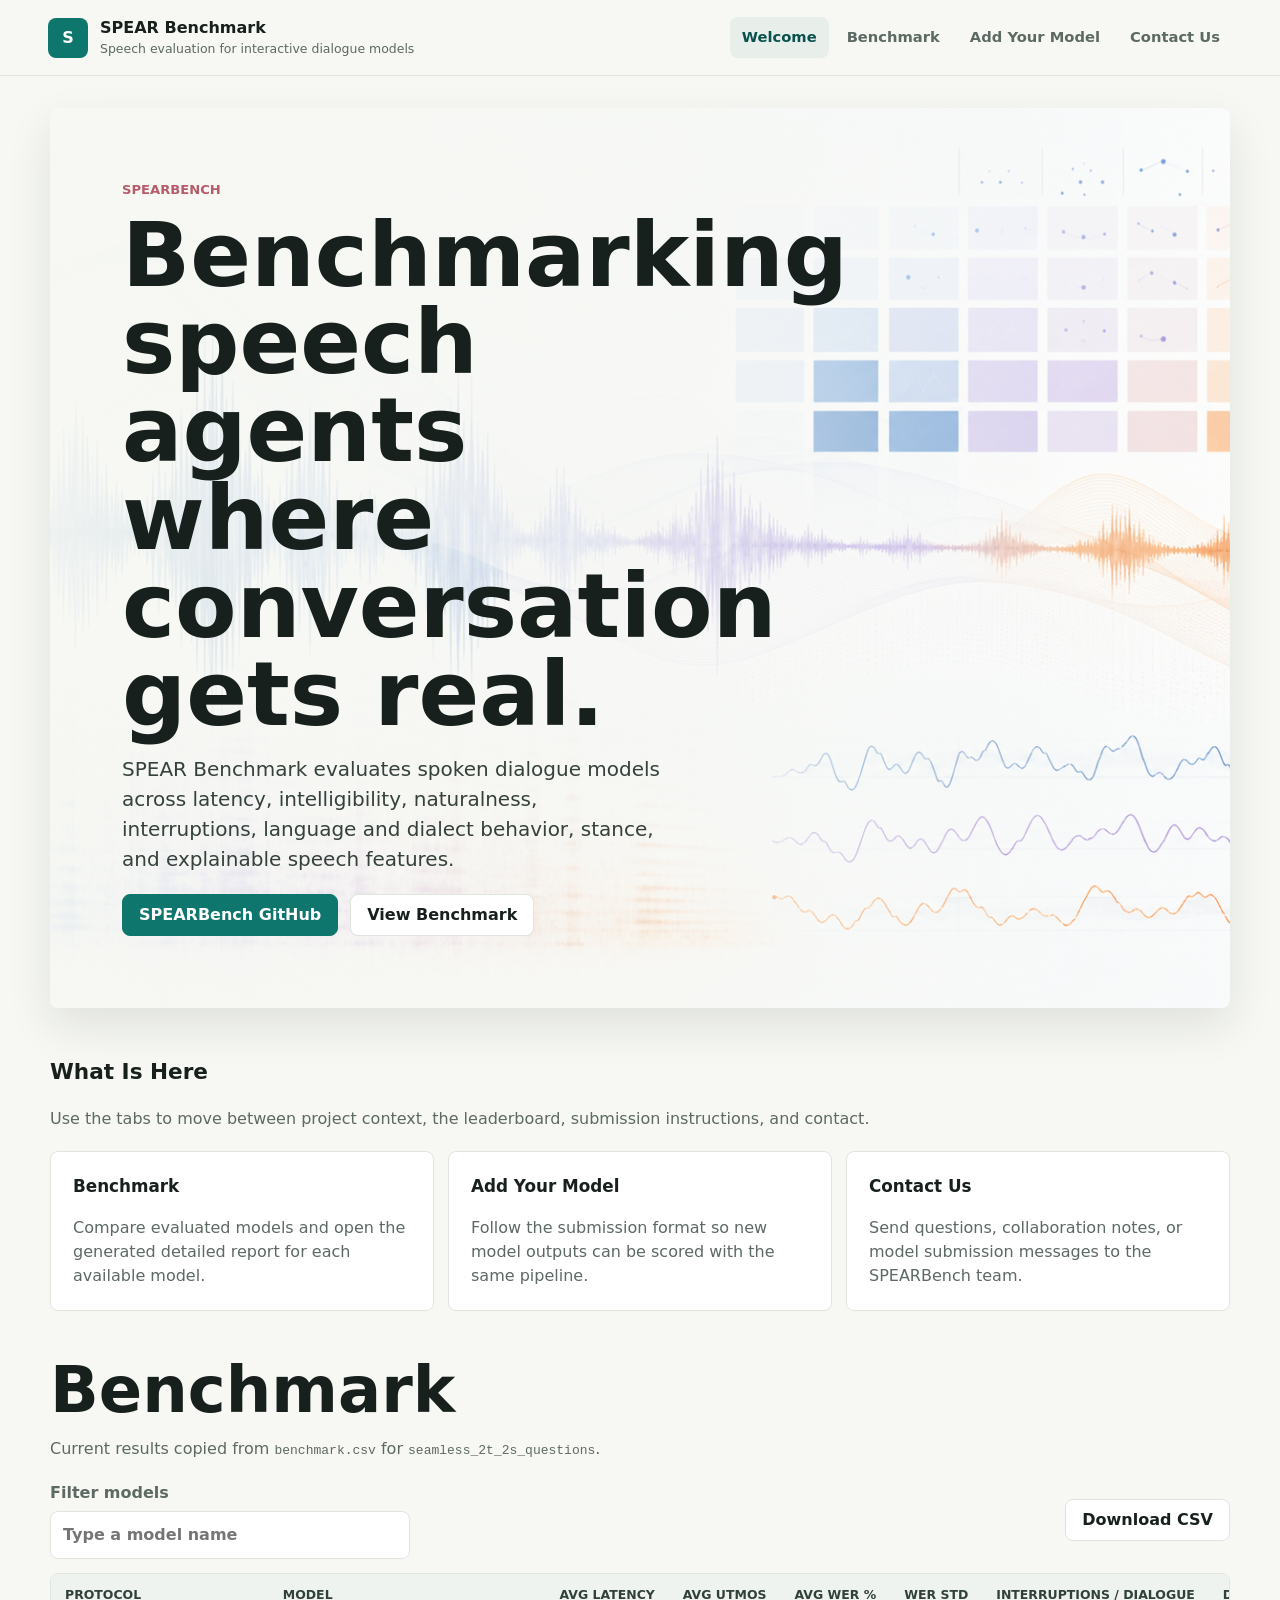
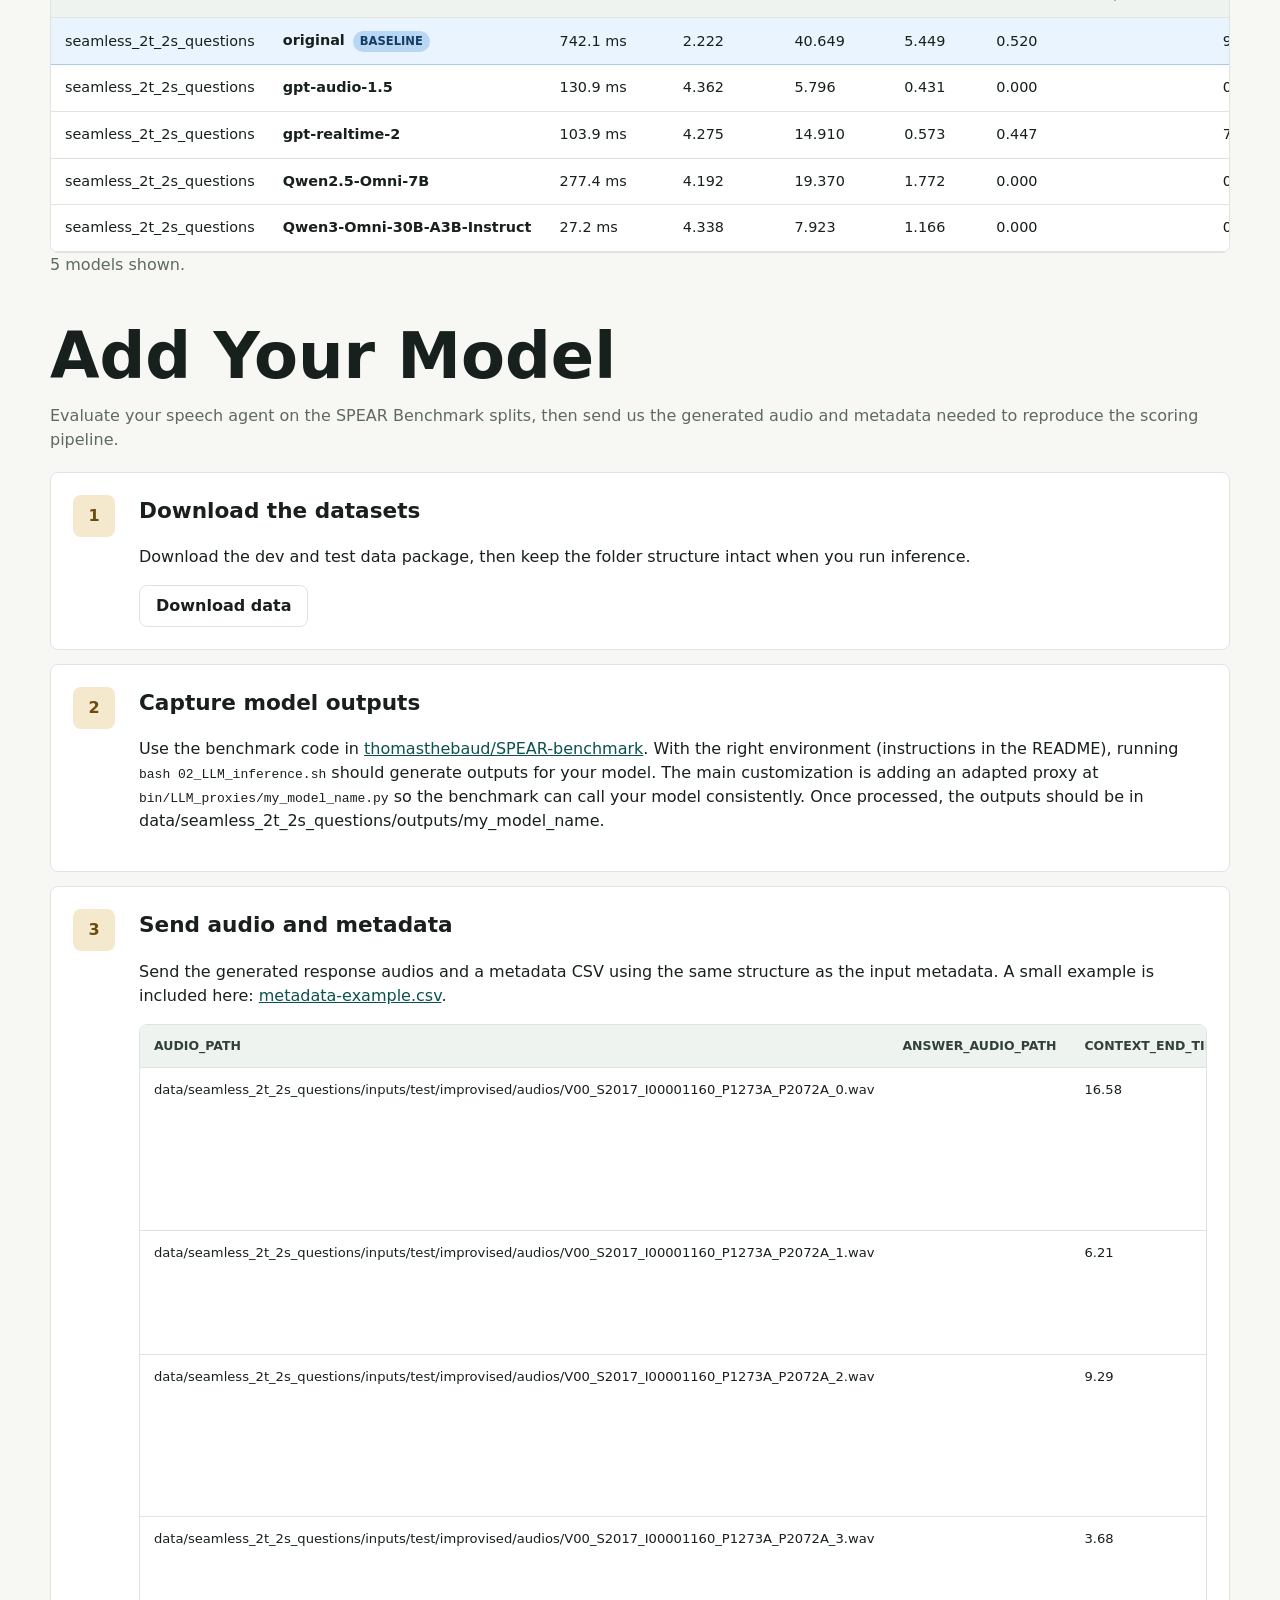
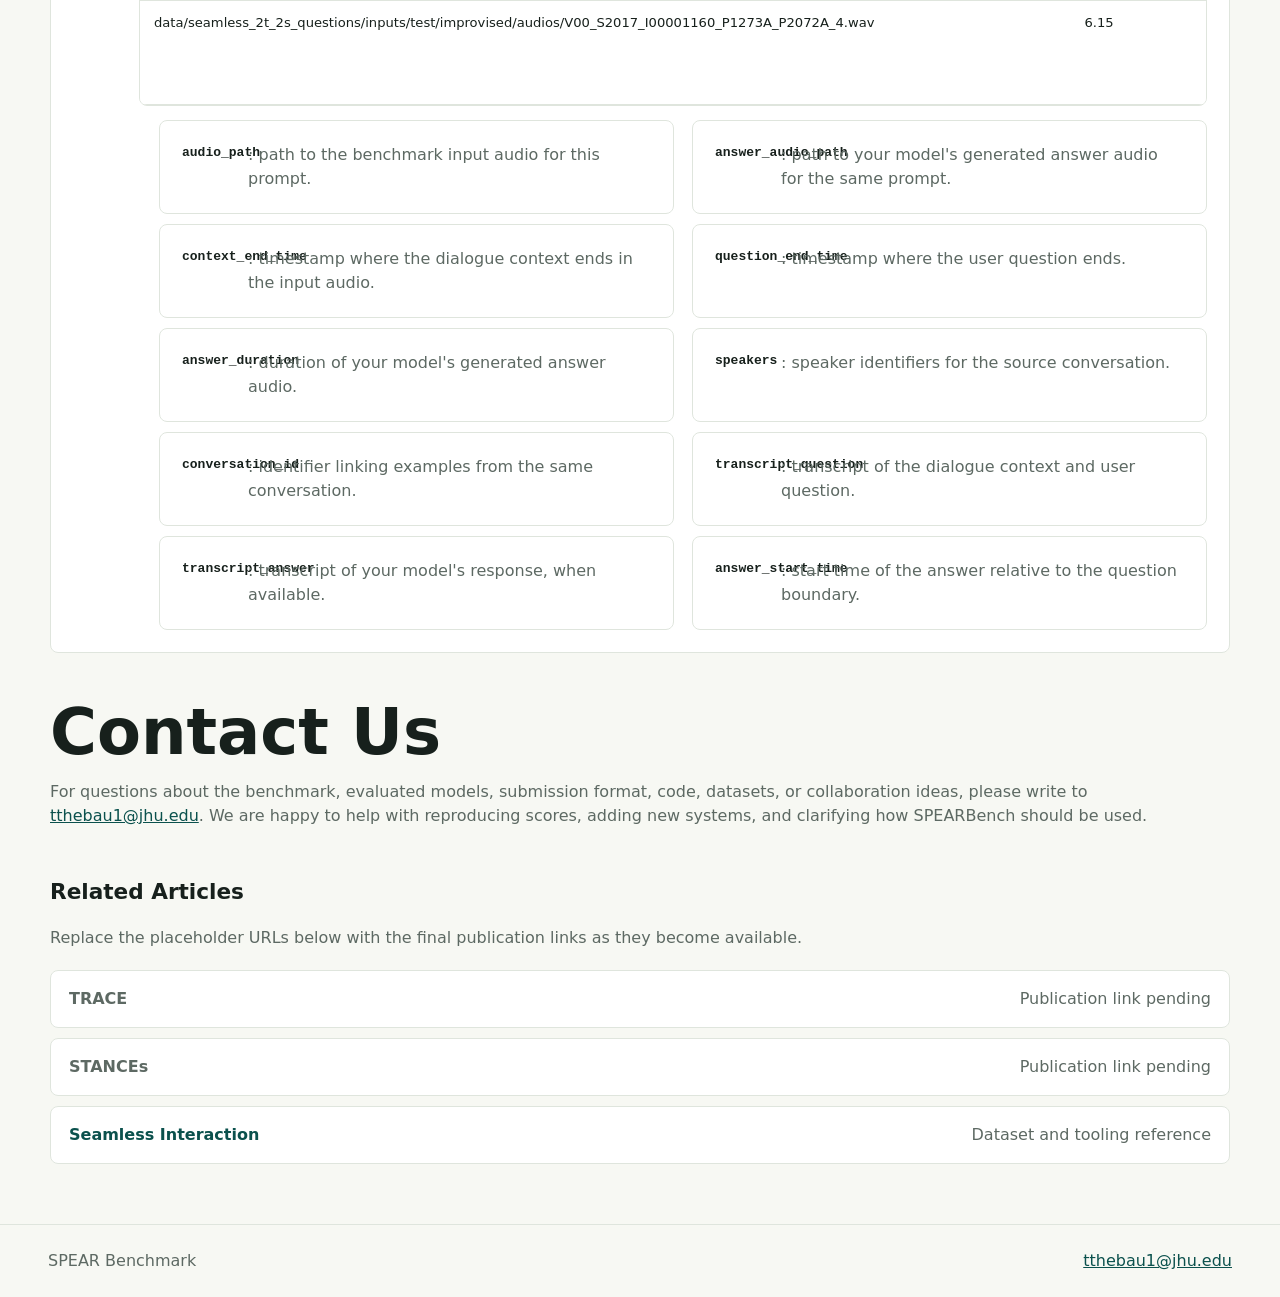
==== index.html @ 4b5c41c5 "cleaned example table" ====
<!doctype html>
<html lang="en">
  <head>
    <meta charset="utf-8">
    <meta name="viewport" content="width=device-width, initial-scale=1">
    <title>SPEAR Benchmark</title>
    <meta name="description" content="SPEAR Benchmark leaderboard and reports for spoken dialogue model evaluation.">
    <link rel="stylesheet" href="styles.css">
  </head>
  <body>
    <header class="site-header">
      <a class="brand" href="#welcome" aria-label="SPEAR Benchmark home">
        <span class="brand-mark" aria-hidden="true">S</span>
        <span>
          <strong>SPEAR Benchmark</strong>
          <small>Speech evaluation for interactive dialogue models</small>
        </span>
      </a>
      <nav class="tabs" aria-label="Primary navigation">
        <a class="tab-link active" href="#welcome" data-tab-link="welcome">Welcome</a>
        <a class="tab-link" href="#benchmark" data-tab-link="benchmark">Benchmark</a>
        <a class="tab-link" href="#add-model" data-tab-link="add-model">Add Your Model</a>
        <a class="tab-link" href="#contact" data-tab-link="contact">Contact Us</a>
      </nav>
    </header>

    <main>
      <section class="tab-panel hero-panel active" id="welcome" data-tab-panel="welcome">
        <div class="hero-copy">
          <p class="eyebrow">SPEARBench</p>
          <h1>Benchmarking speech agents where conversation gets real.</h1>
          <p class="lead">
            SPEAR Benchmark evaluates spoken dialogue models across latency, intelligibility,
            naturalness, interruptions, language and dialect behavior, stance, and explainable
            speech features.
          </p>
          <div class="hero-actions">
            <a class="button primary" href="#" aria-disabled="true">SPEARBench GitHub</a>
            <a class="button" href="#benchmark">View Benchmark</a>
          </div>
        </div>
        <img class="hero-image" src="assets/spear-benchmark-banner.png" alt="Abstract audio waveforms, spectrogram texture, and evaluation grid for speech AI benchmarking.">
      </section>

      <section class="tab-panel active" data-tab-panel="welcome">
        <div class="section-heading">
          <h2>What Is Here</h2>
          <p>Use the tabs to move between project context, the leaderboard, submission instructions, and contact.</p>
        </div>
        <div class="info-grid">
          <article>
            <h3>Benchmark</h3>
            <p>Compare evaluated models and open the generated detailed report for each available model.</p>
          </article>
          <article>
            <h3>Add Your Model</h3>
            <p>Follow the submission format so new model outputs can be scored with the same pipeline.</p>
          </article>
          <article>
            <h3>Contact Us</h3>
            <p>Send questions, collaboration notes, or model submission messages to the SPEARBench team.</p>
          </article>
        </div>
      </section>

      <section class="tab-panel" id="benchmark" data-tab-panel="benchmark">
        <div class="section-heading">
          <h1>Benchmark</h1>
          <p>Current results copied from <code>benchmark.csv</code> for <code>seamless_2t_2s_questions</code>.</p>
        </div>
        <div class="table-tools">
          <label>
            <span>Filter models</span>
            <input id="model-filter" type="search" placeholder="Type a model name">
          </label>
          <a class="button" href="benchmark.csv" download>Download CSV</a>
        </div>
        <div class="table-wrap" role="region" aria-label="SPEAR Benchmark table" tabindex="0">
          <table id="benchmark-table">
            <thead>
              <tr>
                <th>Protocol</th>
                <th>Model</th>
                <th>Avg Latency</th>
                <th>Avg UTMOS</th>
                <th>Avg WER %</th>
                <th>WER Std</th>
                <th>Interruptions / Dialogue</th>
                <th>Dialogues Interrupted</th>
                <th>Interrupted Time s</th>
                <th>EN Lang %</th>
                <th>2nd Language</th>
                <th>2nd Lang %</th>
                <th>Same Dialect %</th>
                <th>NA Dialect %</th>
                <th>Emo Naturalness</th>
                <th>Same Stance %</th>
                <th>More Negative %</th>
                <th>More Positive %</th>
                <th>Explainable Feature</th>
                <th>Report</th>
              </tr>
            </thead>
            <tbody>
              <tr class="baseline-row">
                <td>seamless_2t_2s_questions</td>
                <td class="model-cell">original</td>
                <td class="numeric">742.1 ms</td>
                <td class="numeric">2.222</td>
                <td class="numeric">40.649</td>
                <td class="numeric">5.449</td>
                <td class="numeric">0.520</td>
                <td>922/2725</td>
                <td class="numeric">0.521</td>
                <td class="numeric">99.272</td>
                <td>dan</td>
                <td class="numeric">0.221</td>
                <td class="numeric">74.124</td>
                <td class="numeric">76.641</td>
                <td class="numeric">10.909</td>
                <td class="numeric">100.000</td>
                <td class="numeric">0.000</td>
                <td class="numeric">0.000</td>
                <td class="numeric">-0.670</td>
                <td><span class="no-report">No report</span></td>
              </tr>
              <tr>
                <td>seamless_2t_2s_questions</td>
                <td class="model-cell">gpt-audio-1.5</td>
                <td class="numeric">130.9 ms</td>
                <td class="numeric">4.362</td>
                <td class="numeric">5.796</td>
                <td class="numeric">0.431</td>
                <td class="numeric">0.000</td>
                <td>0/3036</td>
                <td class="numeric">0.000</td>
                <td class="numeric">100.000</td>
                <td></td>
                <td></td>
                <td class="numeric">74.633</td>
                <td class="numeric">97.379</td>
                <td class="numeric">10.908</td>
                <td class="numeric">95.122</td>
                <td class="numeric">2.439</td>
                <td class="numeric">2.962</td>
                <td class="numeric">-1.257</td>
                <td><a class="report-link" href="reports/gpt-audio-1.5/detailed_report.html">Detailed report</a></td>
              </tr>
              <tr>
                <td>seamless_2t_2s_questions</td>
                <td class="model-cell">gpt-realtime-2</td>
                <td class="numeric">103.9 ms</td>
                <td class="numeric">4.275</td>
                <td class="numeric">14.910</td>
                <td class="numeric">0.573</td>
                <td class="numeric">0.447</td>
                <td>714/3028</td>
                <td class="numeric">0.431</td>
                <td class="numeric">100.000</td>
                <td></td>
                <td></td>
                <td class="numeric">75.133</td>
                <td class="numeric">98.027</td>
                <td class="numeric">10.893</td>
                <td class="numeric">94.889</td>
                <td class="numeric">3.066</td>
                <td class="numeric">2.385</td>
                <td class="numeric">-0.622</td>
                <td><a class="report-link" href="reports/gpt-realtime-2/detailed_report.html">Detailed report</a></td>
              </tr>
              <tr>
                <td>seamless_2t_2s_questions</td>
                <td class="model-cell">Qwen2.5-Omni-7B</td>
                <td class="numeric">277.4 ms</td>
                <td class="numeric">4.192</td>
                <td class="numeric">19.370</td>
                <td class="numeric">1.772</td>
                <td class="numeric">0.000</td>
                <td>0/3039</td>
                <td class="numeric">0.000</td>
                <td class="numeric">98.899</td>
                <td>jav</td>
                <td class="numeric">0.356</td>
                <td class="numeric">52.144</td>
                <td class="numeric">65.565</td>
                <td class="numeric">10.195</td>
                <td class="numeric">96.567</td>
                <td class="numeric">2.146</td>
                <td class="numeric">1.717</td>
                <td class="numeric">1.040</td>
                <td><a class="report-link" href="reports/Qwen2.5-Omni-7B/detailed_report.html">Detailed report</a></td>
              </tr>
              <tr>
                <td>seamless_2t_2s_questions</td>
                <td class="model-cell">Qwen3-Omni-30B-A3B-Instruct</td>
                <td class="numeric">27.2 ms</td>
                <td class="numeric">4.338</td>
                <td class="numeric">7.923</td>
                <td class="numeric">1.166</td>
                <td class="numeric">0.000</td>
                <td>0/3039</td>
                <td class="numeric">0.000</td>
                <td class="numeric">98.140</td>
                <td>Chinese</td>
                <td class="numeric">0.710</td>
                <td class="numeric">69.504</td>
                <td class="numeric">89.593</td>
                <td class="numeric">10.906</td>
                <td class="numeric">96.610</td>
                <td class="numeric">1.695</td>
                <td class="numeric">2.684</td>
                <td class="numeric">-0.134</td>
                <td><a class="report-link" href="reports/Qwen3-Omni-30B-A3B-Instruct/detailed_report.html">Detailed report</a></td>
              </tr>
            </tbody>
          </table>
        </div>
        <p class="note" id="table-status">5 models shown.</p>
      </section>

      <section class="tab-panel" id="add-model" data-tab-panel="add-model">
        <div class="section-heading">
          <h1>Add Your Model</h1>
          <p>Evaluate your speech agent on the SPEAR Benchmark splits, then send us the generated audio and metadata needed to reproduce the scoring pipeline.</p>
        </div>
        <ol class="steps">
          <li>
            <span>1</span>
            <div>
              <h2>Download the datasets</h2>
              <p>Download the dev and test data package, then keep the folder structure intact when you run inference.</p>
              <a class="button" href="https://livejohnshopkins-my.sharepoint.com/:u:/g/personal/tthebau1_jh_edu/IQCfUdAu2DwCSIvxsLV2XO2wAU9aTaFzvM-7gPqVsKhTfZw?e=qzKPey" target="_blank" rel="noreferrer">Download data</a>
            </div>
          </li>
          <li>
            <span>2</span>
            <div>
              <h2>Capture model outputs</h2>
              <p>
                Use the benchmark code in
                <a href="https://github.com/thomasthebaud/SPEAR-benchmark" target="_blank" rel="noreferrer">thomasthebaud/SPEAR-benchmark</a>.
                With the right environment (instructions in the README), running <code>bash 02_LLM_inference.sh</code> should generate outputs for your model. The main customization is adding an adapted proxy at <code>bin/LLM_proxies/my_model_name.py</code> so the benchmark can call your model consistently. Once processed, the outputs should be in data/seamless_2t_2s_questions/outputs/my_model_name.
              </p>
            </div>
          </li>
          <li>
            <span>3</span>
            <div>
              <h2>Send audio and metadata</h2>
              <p>
                Send the generated response audios and a metadata CSV using the same structure as the input metadata.
                A small example is included here: <a href="metadata-example.csv">metadata-example.csv</a>.
              </p>
              <div class="metadata-example table-wrap" aria-label="Metadata CSV example">
                <table class="metadata-table">
                  <thead>
                    <tr><th>audio_path</th><th>answer_audio_path</th><th>context_end_time</th><th>question_end_time</th><th>answer_duration</th><th>speakers</th><th>conversation_id</th><th>transcript_question</th><th>transcript_answer</th><th>answer_start_time</th></tr>
                  </thead>
                  <tbody>
                    <tr>
                      <td>data/seamless_2t_2s_questions/inputs/test/improvised/audios/V00_S2017_I00001160_P1273A_P2072A_0.wav</td>
                      <td></td>
                      <td>16.58</td>
                      <td>19.54</td>
                      <td></td>
                      <td>P1273A|P2072A</td>
                      <td>V00_S2017_I00001160</td>
                      <td class="sample-transcript">P2072A: So I bought this facial cleanser the other day and it&#x27;s actually making me break out so I was wondering if I can return it because I&#x27;m just not liking it very much. P1273A: Mm-hmm. P2072A: My skin is very sensitive to it. P1273A: Mm-hmm, and you bought it a couple days ago? P1273A: Uh-huh, and you&#x27;re not happy with it?</td>
                      <td class="sample-transcript">: </td>
                      <td></td>
                    </tr>
                    <tr>
                      <td>data/seamless_2t_2s_questions/inputs/test/improvised/audios/V00_S2017_I00001160_P1273A_P2072A_1.wav</td>
                      <td></td>
                      <td>6.21</td>
                      <td>7.19</td>
                      <td></td>
                      <td>P1273A|P2072A</td>
                      <td>V00_S2017_I00001160</td>
                      <td class="sample-transcript">P2072A: My skin is very sensitive to it. P1273A: Mm-hmm, and you bought it a couple days ago? P1273A: Uh-huh, and you&#x27;re not happy with it? P2072A: Yeah, actually three days ago, yeah. P1273A: Your face is breaking out?</td>
                      <td class="sample-transcript">: </td>
                      <td></td>
                    </tr>
                    <tr>
                      <td>data/seamless_2t_2s_questions/inputs/test/improvised/audios/V00_S2017_I00001160_P1273A_P2072A_2.wav</td>
                      <td></td>
                      <td>9.29</td>
                      <td>13.07</td>
                      <td></td>
                      <td>P1273A|P2072A</td>
                      <td>V00_S2017_I00001160</td>
                      <td class="sample-transcript">P2072A: Yeah, it&#x27;s getting, it&#x27;s breaking out. P2072A: I&#x27;m having like little red blotches and some like just other discomfort, so yeah. P1273A: Oh, I&#x27;m really, I&#x27;m sorry to hear that. P1273A: We want you to be happy. P1273A: Would you like to choose another product from the line or look around?</td>
                      <td class="sample-transcript">: </td>
                      <td></td>
                    </tr>
                    <tr>
                      <td>data/seamless_2t_2s_questions/inputs/test/improvised/audios/V00_S2017_I00001160_P1273A_P2072A_3.wav</td>
                      <td></td>
                      <td>3.68</td>
                      <td>4.50</td>
                      <td></td>
                      <td>P1273A|P2072A</td>
                      <td>V00_S2017_I00001160</td>
                      <td class="sample-transcript">P2072A: No, I think I&#x27;d just like to get a refund in total. P1273A: You want a refund? P1273A: Okay. P2072A: Yeah. P1273A: May I see your receipt?</td>
                      <td class="sample-transcript">: </td>
                      <td></td>
                    </tr>
                    <tr>
                      <td>data/seamless_2t_2s_questions/inputs/test/improvised/audios/V00_S2017_I00001160_P1273A_P2072A_4.wav</td>
                      <td></td>
                      <td>6.15</td>
                      <td>7.08</td>
                      <td></td>
                      <td>P1273A|P2072A</td>
                      <td>V00_S2017_I00001160</td>
                      <td class="sample-transcript">P1273A: Okay. P2072A: Yeah. P1273A: May I see your receipt? P2072A: Well, the funny thing is I actually can&#x27;t find it. P2072A: Is that gonna be a problem?</td>
                      <td class="sample-transcript">: </td>
                      <td></td>
                    </tr>
                  </tbody>
                </table>
              </div>
              <ul class="column-list">
                <li><code>audio_path</code>: path to the benchmark input audio for this prompt.</li>
                <li><code>answer_audio_path</code>: path to your model's generated answer audio for the same prompt.</li>
                <li><code>context_end_time</code>: timestamp where the dialogue context ends in the input audio.</li>
                <li><code>question_end_time</code>: timestamp where the user question ends.</li>
                <li><code>answer_duration</code>: duration of your model's generated answer audio.</li>
                <li><code>speakers</code>: speaker identifiers for the source conversation.</li>
                <li><code>conversation_id</code>: identifier linking examples from the same conversation.</li>
                <li><code>transcript_question</code>: transcript of the dialogue context and user question.</li>
                <li><code>transcript_answer</code>: transcript of your model's response, when available.</li>
                <li><code>answer_start_time</code>: start time of the answer relative to the question boundary.</li>
              </ul>
            </div>
          </li>
        </ol>
      </section>

      <section class="tab-panel contact-layout" id="contact" data-tab-panel="contact">
        <div class="section-heading">
          <h1>Contact Us</h1>
          <p>
            For questions about the benchmark, evaluated models, submission format, code, datasets, or collaboration ideas, please write to
            <a href="mailto:tthebau1@jhu.edu">tthebau1@jhu.edu</a>. We are happy to help with reproducing scores, adding new systems, and clarifying how SPEARBench should be used.
          </p>
        </div>
      </section>
      <section class="tab-panel active" data-tab-panel="welcome">
        <div class="section-heading">
          <h2>Related Articles</h2>
          <p>Replace the placeholder URLs below with the final publication links as they become available.</p>
        </div>
        <div class="article-list">
          <a href="#" aria-disabled="true">
            <strong>TRACE</strong>
            <span>Publication link pending</span>
          </a>
          <a href="#" aria-disabled="true">
            <strong>STANCEs</strong>
            <span>Publication link pending</span>
          </a>
          <a href="https://github.com/facebookresearch/seamless_interaction" target="_blank" rel="noreferrer">
            <strong>Seamless Interaction</strong>
            <span>Dataset and tooling reference</span>
          </a>
        </div>
      </section>


    </main>

    <footer>
      <span>SPEAR Benchmark</span>
      <a href="mailto:tthebau1@jhu.edu">tthebau1@jhu.edu</a>
    </footer>

    <script src="app.js"></script>
  </body>
</html>
---- styles.css ----
:root {
  --bg: #f7f8f3;
  --surface: #ffffff;
  --ink: #17201c;
  --muted: #5d6963;
  --line: #dfe5dd;
  --accent: #0f766e;
  --accent-strong: #0b514d;
  --gold: #c28f2c;
  --rose: #b65c6b;
  --shadow: 0 18px 45px rgba(21, 32, 28, 0.1);
}

* {
  box-sizing: border-box;
}

html {
  scroll-behavior: smooth;
}

body {
  margin: 0;
  background: var(--bg);
  color: var(--ink);
  font-family: Inter, ui-sans-serif, system-ui, -apple-system, BlinkMacSystemFont, "Segoe UI", sans-serif;
  line-height: 1.5;
}

a {
  color: var(--accent-strong);
}

.site-header {
  position: sticky;
  top: 0;
  z-index: 20;
  display: flex;
  align-items: center;
  justify-content: space-between;
  gap: 24px;
  min-height: 76px;
  padding: 14px clamp(18px, 4vw, 48px);
  background: rgba(247, 248, 243, 0.94);
  border-bottom: 1px solid var(--line);
  backdrop-filter: blur(18px);
}

.brand {
  display: inline-flex;
  align-items: center;
  gap: 12px;
  color: var(--ink);
  text-decoration: none;
}

.brand-mark {
  display: grid;
  place-items: center;
  width: 40px;
  height: 40px;
  background: var(--accent);
  color: white;
  font-weight: 800;
  border-radius: 8px;
}

.brand strong,
.brand small {
  display: block;
}

.brand small {
  color: var(--muted);
  font-size: 0.78rem;
}

.tabs {
  display: flex;
  align-items: center;
  gap: 6px;
  flex-wrap: wrap;
}

.tab-link {
  padding: 9px 12px;
  border-radius: 8px;
  color: var(--muted);
  text-decoration: none;
  font-weight: 700;
  font-size: 0.92rem;
}

.tab-link.active,
.tab-link:hover {
  background: #e8efeb;
  color: var(--accent-strong);
}

main {
  width: min(1180px, calc(100% - 32px));
  margin: 0 auto;
  padding: 32px 0 60px;
}

.tab-panel {
  display: block;
}

.js-enabled .tab-panel {
  display: none;
}

.js-enabled .tab-panel.active,
.js-enabled .tab-panel:target {
  display: block;
}

.js-enabled .hero-panel.active,
.js-enabled .hero-panel:target {
  display: grid;
}

.hero-panel {
  position: relative;
  min-height: 520px;
  align-items: end;
  overflow: hidden;
  grid-template-columns: minmax(0, 1fr);
  border-radius: 8px;
  box-shadow: var(--shadow);
  background: #dce7e4;
}

.hero-image {
  position: absolute;
  inset: 0;
  width: 100%;
  height: 100%;
  object-fit: cover;
}

.hero-panel::after {
  content: "";
  position: absolute;
  inset: 0;
  background: linear-gradient(90deg, rgba(247, 248, 243, 0.96), rgba(247, 248, 243, 0.78) 48%, rgba(247, 248, 243, 0.18));
}

.hero-copy {
  position: relative;
  z-index: 1;
  width: min(700px, 100%);
  padding: clamp(28px, 6vw, 72px);
}

.eyebrow {
  margin: 0 0 12px;
  color: var(--rose);
  font-size: 0.82rem;
  font-weight: 800;
  text-transform: uppercase;
}

h1,
h2,
h3,
p {
  margin-top: 0;
}

h1 {
  max-width: 860px;
  margin-bottom: 16px;
  font-size: clamp(2.4rem, 7vw, 5.6rem);
  line-height: 0.98;
  letter-spacing: 0;
}

.section-heading h1 {
  font-size: clamp(2.2rem, 5vw, 4.2rem);
}

h2 {
  font-size: 1.35rem;
}

h3 {
  font-size: 1.05rem;
}

.lead {
  max-width: 660px;
  color: #35413b;
  font-size: clamp(1.05rem, 2vw, 1.25rem);
}

.hero-actions,
.table-tools {
  display: flex;
  align-items: center;
  gap: 12px;
  flex-wrap: wrap;
}

.button,
button {
  display: inline-flex;
  align-items: center;
  justify-content: center;
  min-height: 42px;
  padding: 0 16px;
  border: 1px solid var(--line);
  border-radius: 8px;
  background: var(--surface);
  color: var(--ink);
  font: inherit;
  font-weight: 800;
  text-decoration: none;
  cursor: pointer;
}

.button.primary,
button.primary {
  border-color: var(--accent);
  background: var(--accent);
  color: #fff;
}

.button:hover,
button:hover {
  transform: translateY(-1px);
}

.section-heading {
  margin: 48px 0 20px;
}

.section-heading p,
.note {
  color: var(--muted);
}

.info-grid {
  display: grid;
  grid-template-columns: repeat(3, minmax(0, 1fr));
  gap: 14px;
}

.info-grid article,
.article-list a,
.steps li,
.contact-form {
  background: var(--surface);
  border: 1px solid var(--line);
  border-radius: 8px;
}

.info-grid article {
  padding: 22px;
}

.info-grid p {
  color: var(--muted);
  margin-bottom: 0;
}

.article-list {
  display: grid;
  gap: 10px;
}

.article-list a {
  display: flex;
  justify-content: space-between;
  gap: 18px;
  padding: 16px 18px;
  text-decoration: none;
}

.article-list span {
  color: var(--muted);
}

a[aria-disabled="true"] {
  color: var(--muted);
  cursor: default;
}

.table-tools {
  justify-content: space-between;
  margin-bottom: 14px;
}

label {
  display: grid;
  gap: 6px;
  color: var(--muted);
  font-weight: 700;
}

input,
textarea {
  width: 100%;
  border: 1px solid var(--line);
  border-radius: 8px;
  background: var(--surface);
  color: var(--ink);
  font: inherit;
  padding: 11px 12px;
}

#model-filter {
  min-width: min(360px, calc(100vw - 48px));
}

.table-wrap {
  overflow: auto;
  border: 1px solid var(--line);
  border-radius: 8px;
  background: var(--surface);
}

table {
  width: 100%;
  min-width: 1280px;
  border-collapse: collapse;
  font-size: 0.9rem;
}

th,
td {
  padding: 12px 14px;
  border-bottom: 1px solid var(--line);
  text-align: left;
  vertical-align: middle;
  white-space: nowrap;
}

th {
  position: sticky;
  top: 0;
  background: #eef3ef;
  color: #31413a;
  font-size: 0.78rem;
  text-transform: uppercase;
}

td.numeric {
  font-variant-numeric: tabular-nums;
}

.model-cell {
  font-weight: 800;
}

.report-link {
  font-weight: 800;
}

.no-report {
  color: var(--muted);
}

.baseline-row td {
  background: #eaf4ff;
  border-bottom-color: #a9caeb;
}

.baseline-row .model-cell::after {
  content: " baseline";
  display: inline-block;
  margin-left: 8px;
  padding: 2px 7px;
  border-radius: 999px;
  background: #b7d7f5;
  color: #173b61;
  font-size: 0.72rem;
  font-weight: 900;
  text-transform: uppercase;
}

.metadata-example {
  margin: 14px 0;
}

.metadata-table {
  min-width: 1480px;
  font-size: 0.82rem;
}

.metadata-table th,
.metadata-table td {
  white-space: normal;
  vertical-align: top;
}

.metadata-table .sample-transcript {
  min-width: 360px;
  max-width: 460px;
}

.column-list {
  display: grid;
  grid-template-columns: repeat(2, minmax(0, 1fr));
  gap: 10px 18px;
  margin: 14px 0 0;
  padding-left: 20px;
}

.column-list li {
  color: var(--muted);
}

.column-list code {
  color: var(--ink);
  font-weight: 800;
}

.steps {
  display: grid;
  gap: 14px;
  padding: 0;
  list-style: none;
}

.steps li {
  display: grid;
  grid-template-columns: 48px minmax(0, 1fr);
  gap: 18px;
  padding: 22px;
}

.steps li > span {
  display: grid;
  place-items: center;
  width: 42px;
  height: 42px;
  border-radius: 8px;
  background: #f5e9cd;
  color: #6b4c0e;
  font-weight: 900;
}

.code-line {
  color: var(--muted);
}

.js-enabled .contact-layout.active,
.contact-layout:target {
  display: grid;
  grid-template-columns: minmax(0, 0.75fr) minmax(320px, 1fr);
  gap: 30px;
  align-items: start;
}

.contact-form {
  display: grid;
  gap: 16px;
  padding: 24px;
}

footer {
  display: flex;
  justify-content: space-between;
  gap: 16px;
  padding: 24px clamp(18px, 4vw, 48px);
  border-top: 1px solid var(--line);
  color: var(--muted);
}

@media (max-width: 820px) {
  .site-header {
    position: static;
    align-items: flex-start;
    flex-direction: column;
  }

  .tabs {
    width: 100%;
  }

  .tab-link {
    flex: 1 1 46%;
    text-align: center;
  }

  .hero-panel {
    min-height: 560px;
  }

  .hero-panel::after {
    background: linear-gradient(180deg, rgba(247, 248, 243, 0.96), rgba(247, 248, 243, 0.8) 62%, rgba(247, 248, 243, 0.24));
  }

  .info-grid,
  .column-list,
  .js-enabled .contact-layout.active,
  .contact-layout:target {
    grid-template-columns: 1fr;
  }

  .article-list a,
  footer {
    flex-direction: column;
  }
}
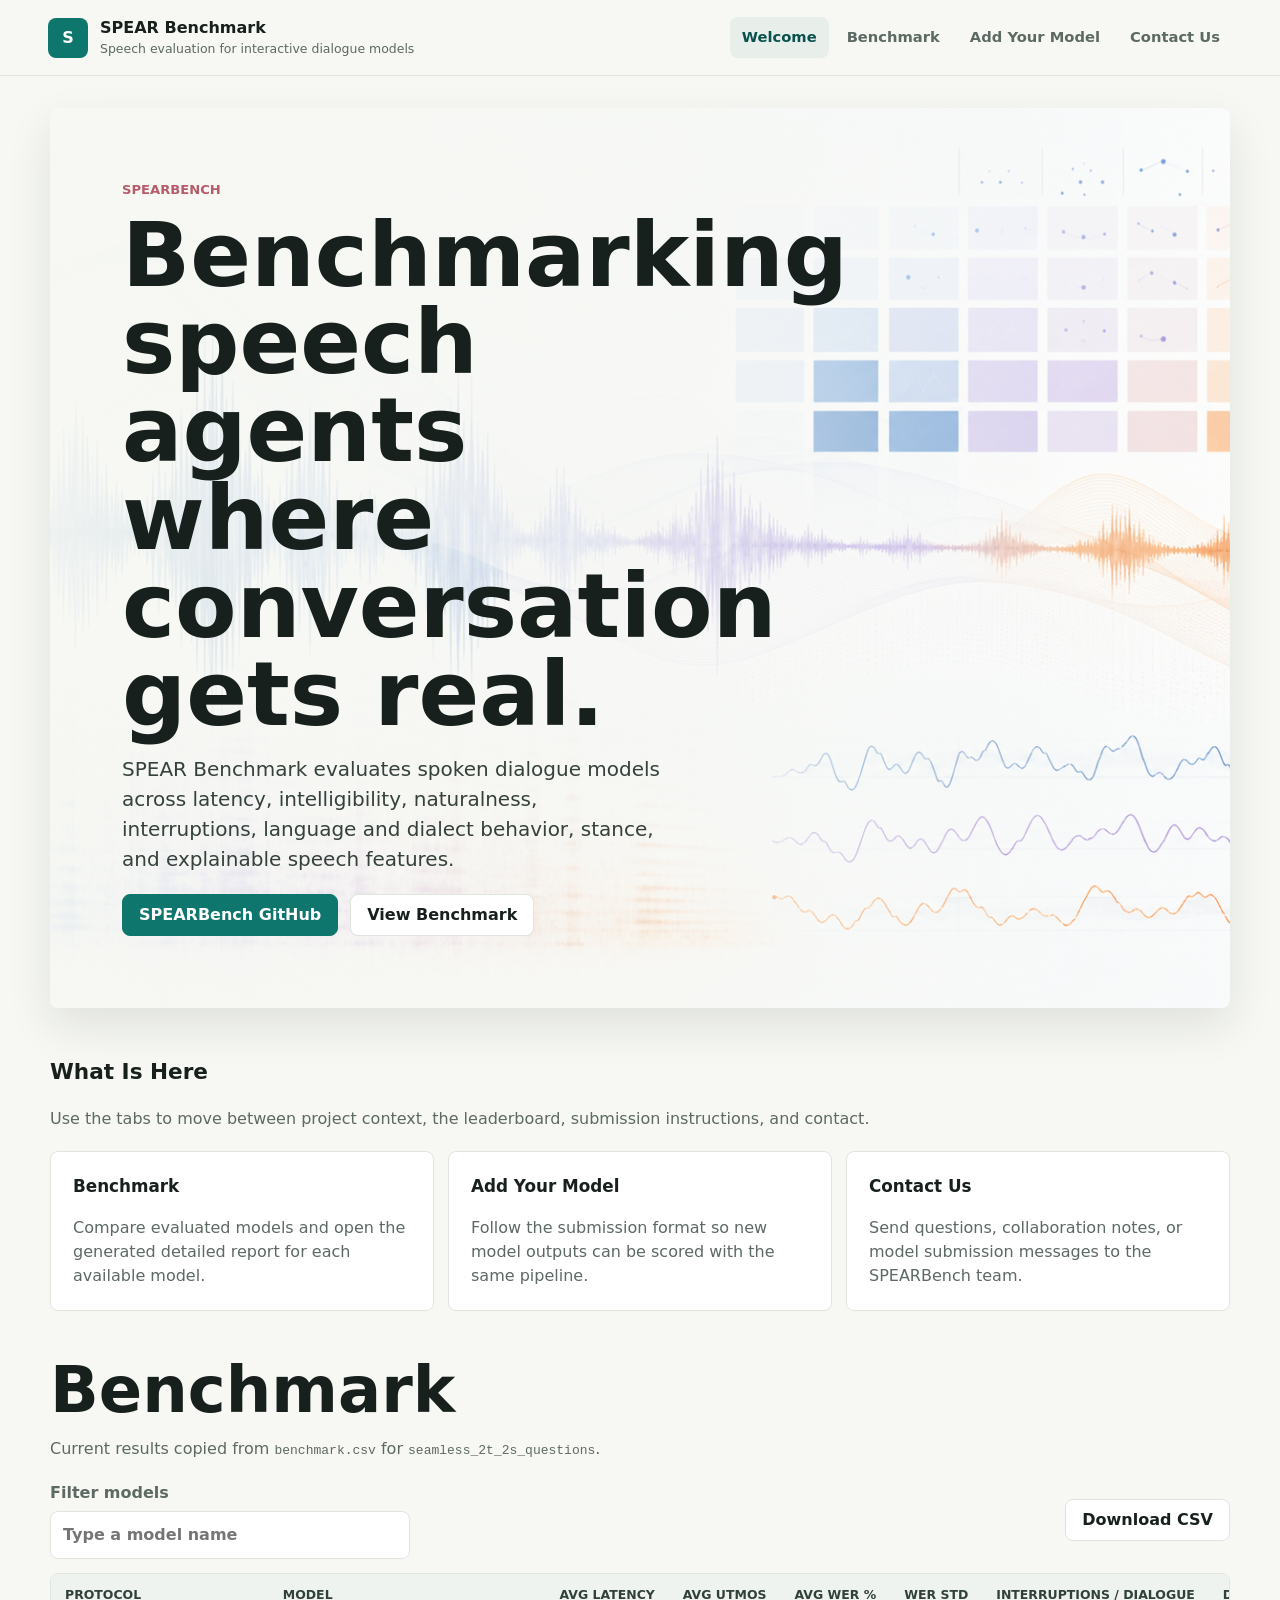
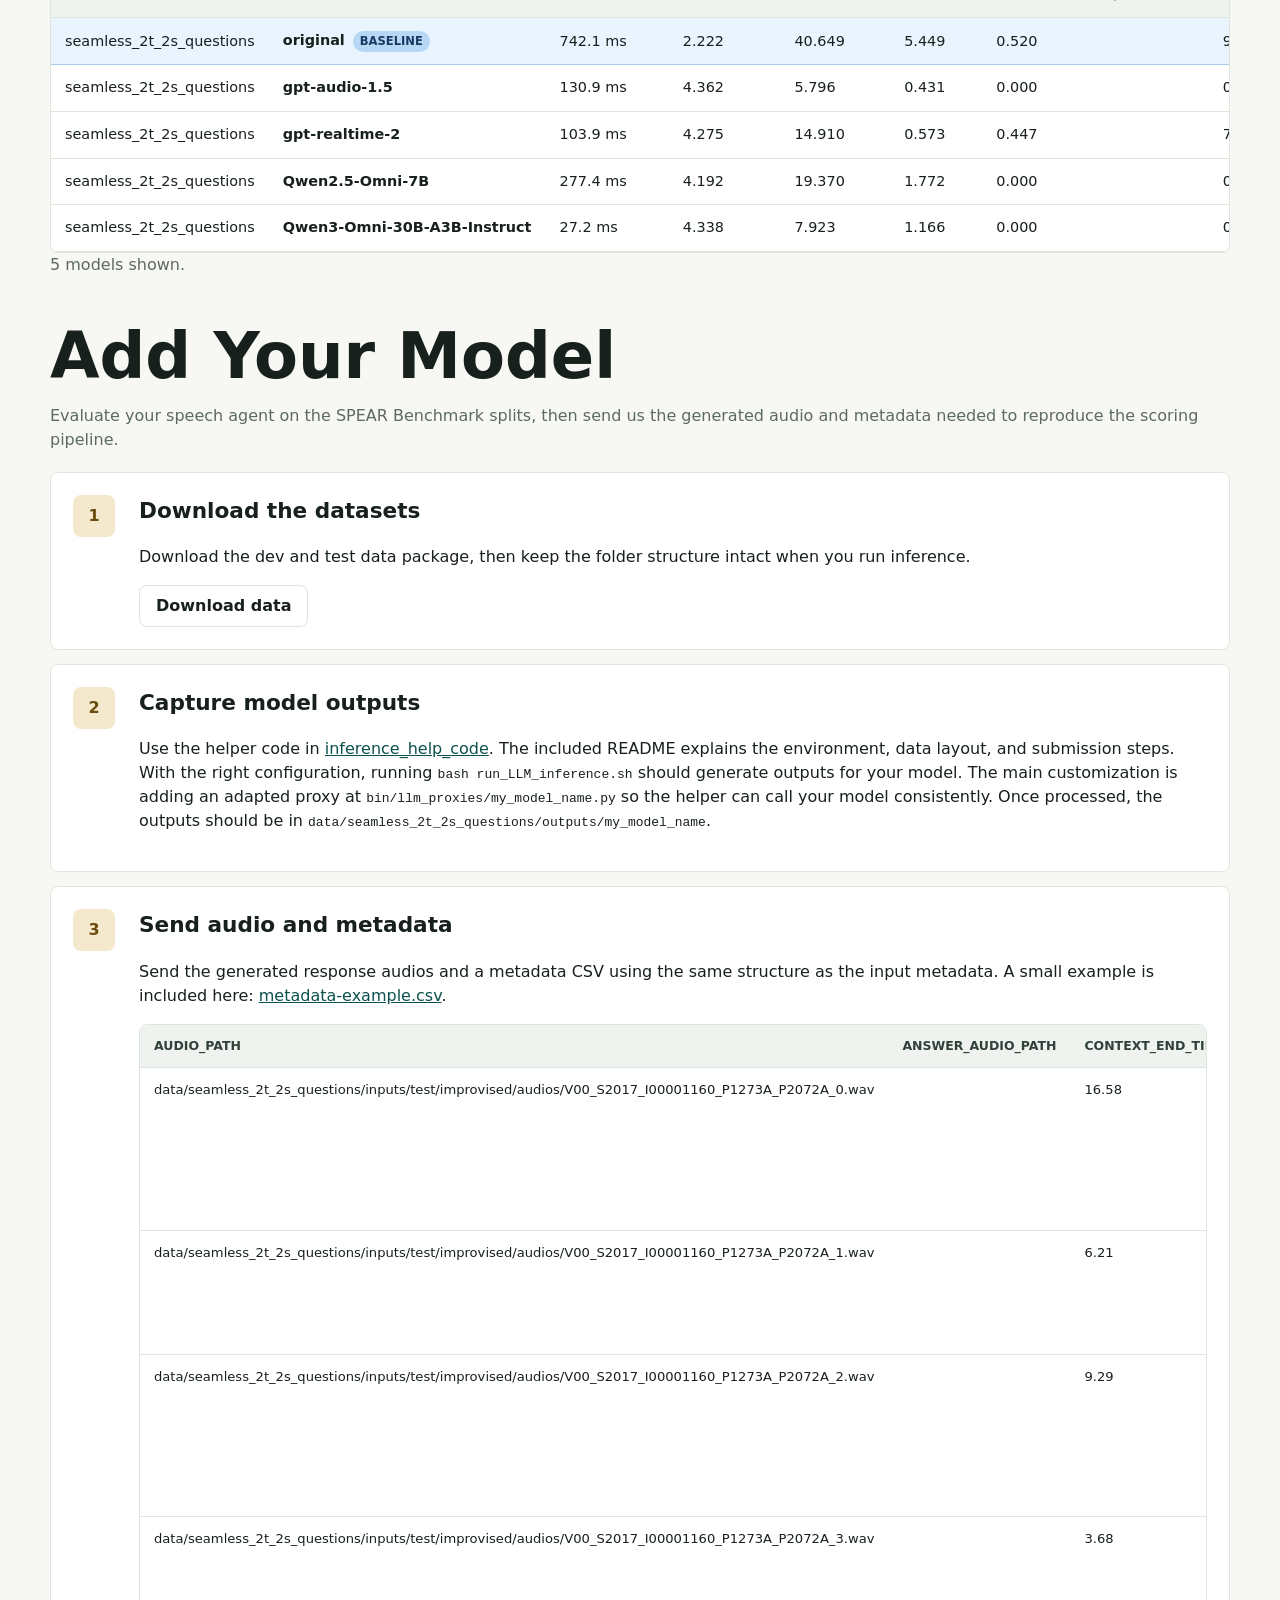
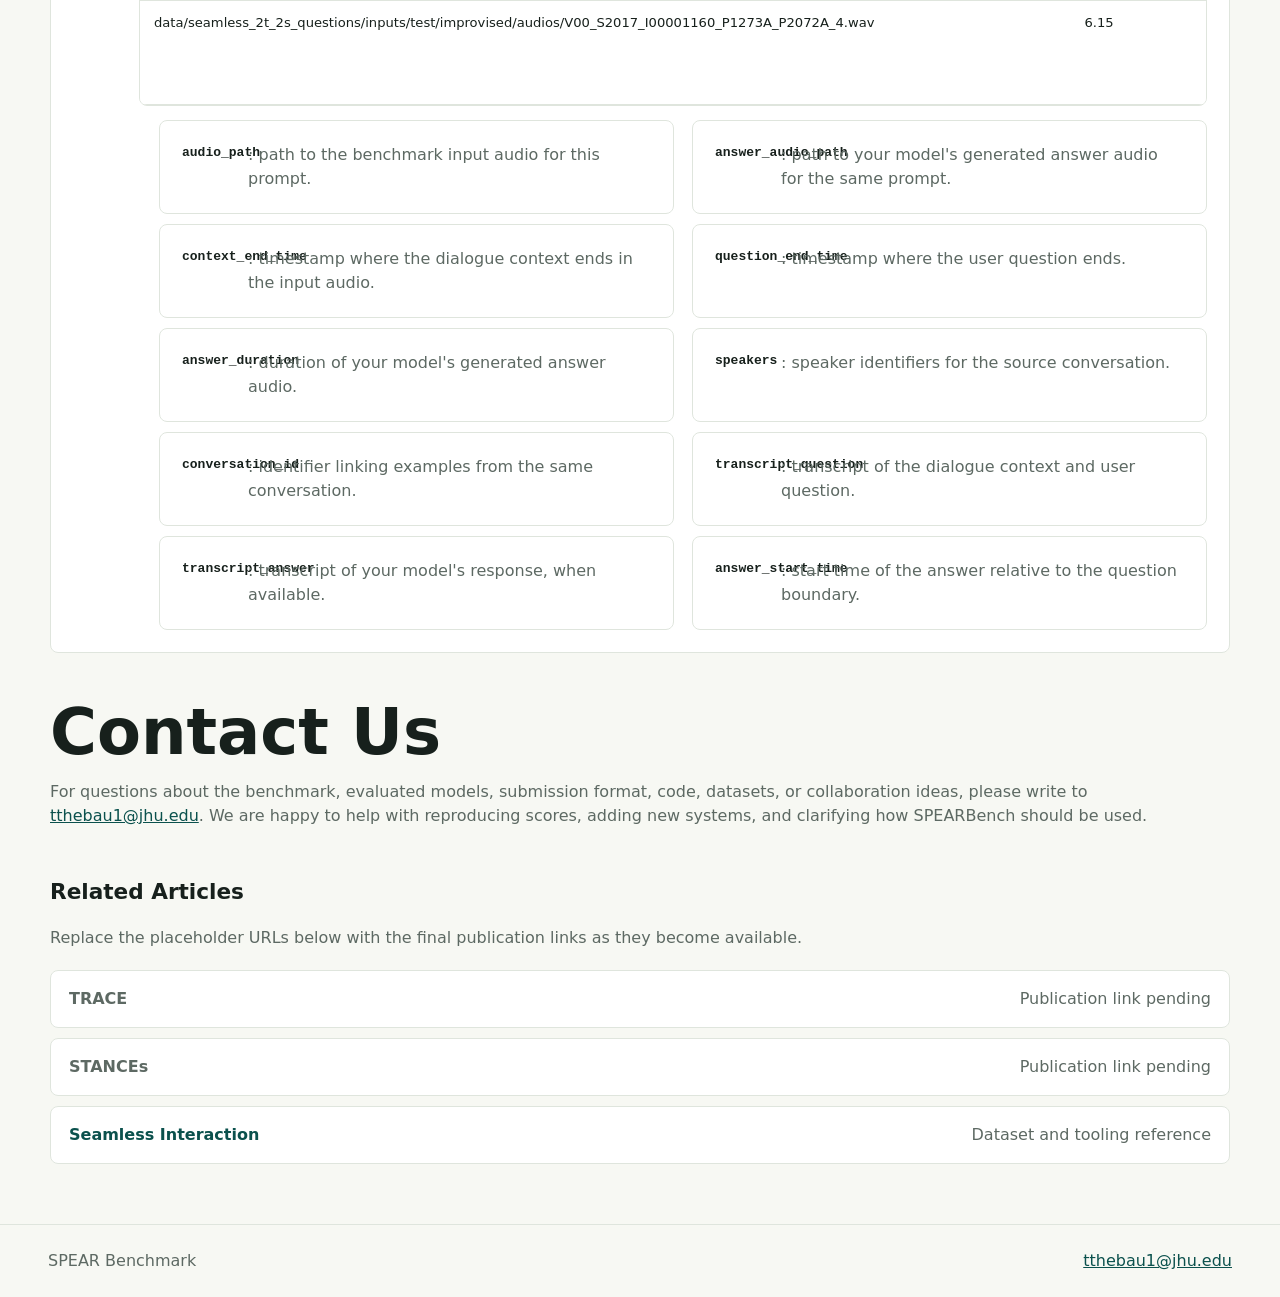
==== commit 4e5c90a4: "added helper code for inference" ====
--- a/index.html
+++ b/index.html
@@ -237,9 +237,9 @@
             <div>
               <h2>Capture model outputs</h2>
               <p>
-                Use the benchmark code in
-                <a href="https://github.com/thomasthebaud/SPEAR-benchmark" target="_blank" rel="noreferrer">thomasthebaud/SPEAR-benchmark</a>.
-                With the right environment (instructions in the README), running <code>bash 02_LLM_inference.sh</code> should generate outputs for your model. The main customization is adding an adapted proxy at <code>bin/LLM_proxies/my_model_name.py</code> so the benchmark can call your model consistently. Once processed, the outputs should be in data/seamless_2t_2s_questions/outputs/my_model_name.
+                Use the helper code in
+                <a href="https://github.com/thomasthebaud/SPEAR-benchmark-website/tree/main/inference_help_code" target="_blank" rel="noreferrer">inference_help_code</a>.
+                The included README explains the environment, data layout, and submission steps. With the right configuration, running <code>bash run_LLM_inference.sh</code> should generate outputs for your model. The main customization is adding an adapted proxy at <code>bin/llm_proxies/my_model_name.py</code> so the helper can call your model consistently. Once processed, the outputs should be in <code>data/seamless_2t_2s_questions/outputs/my_model_name</code>.
               </p>
             </div>
           </li>
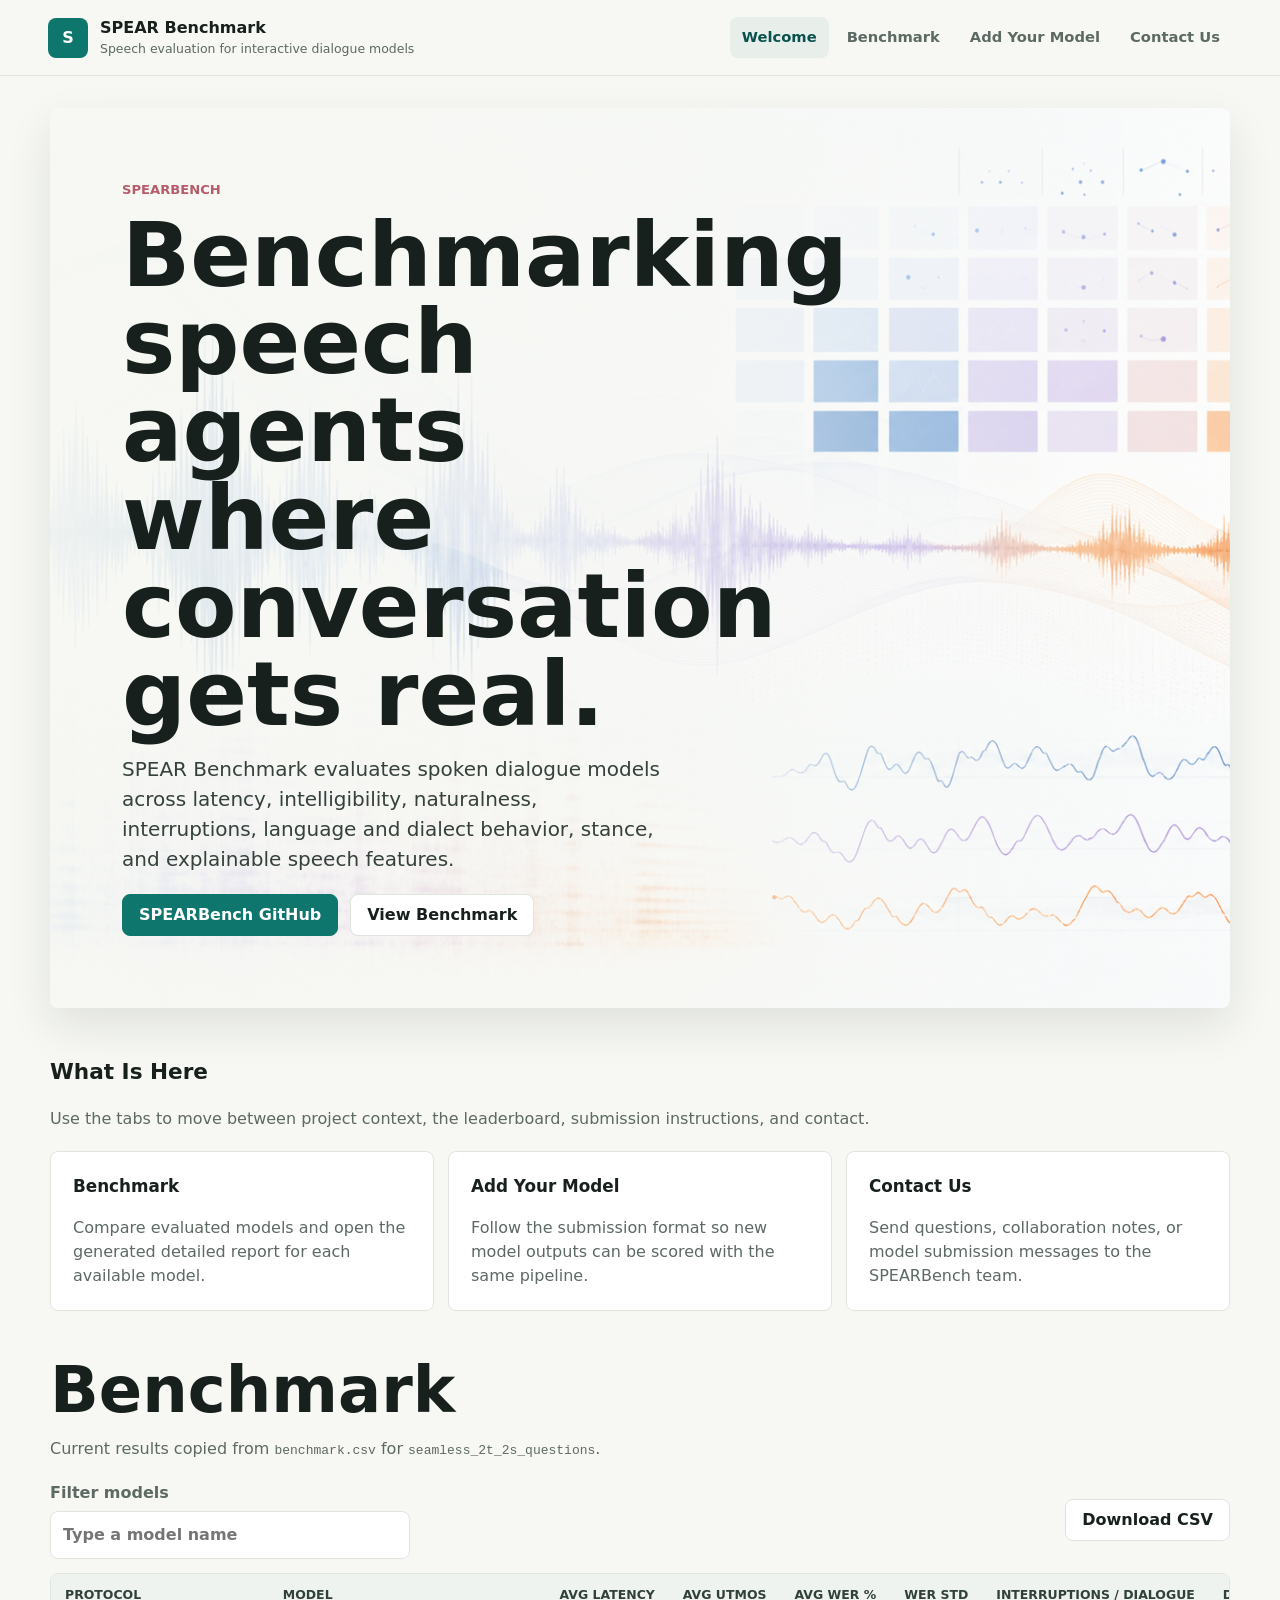
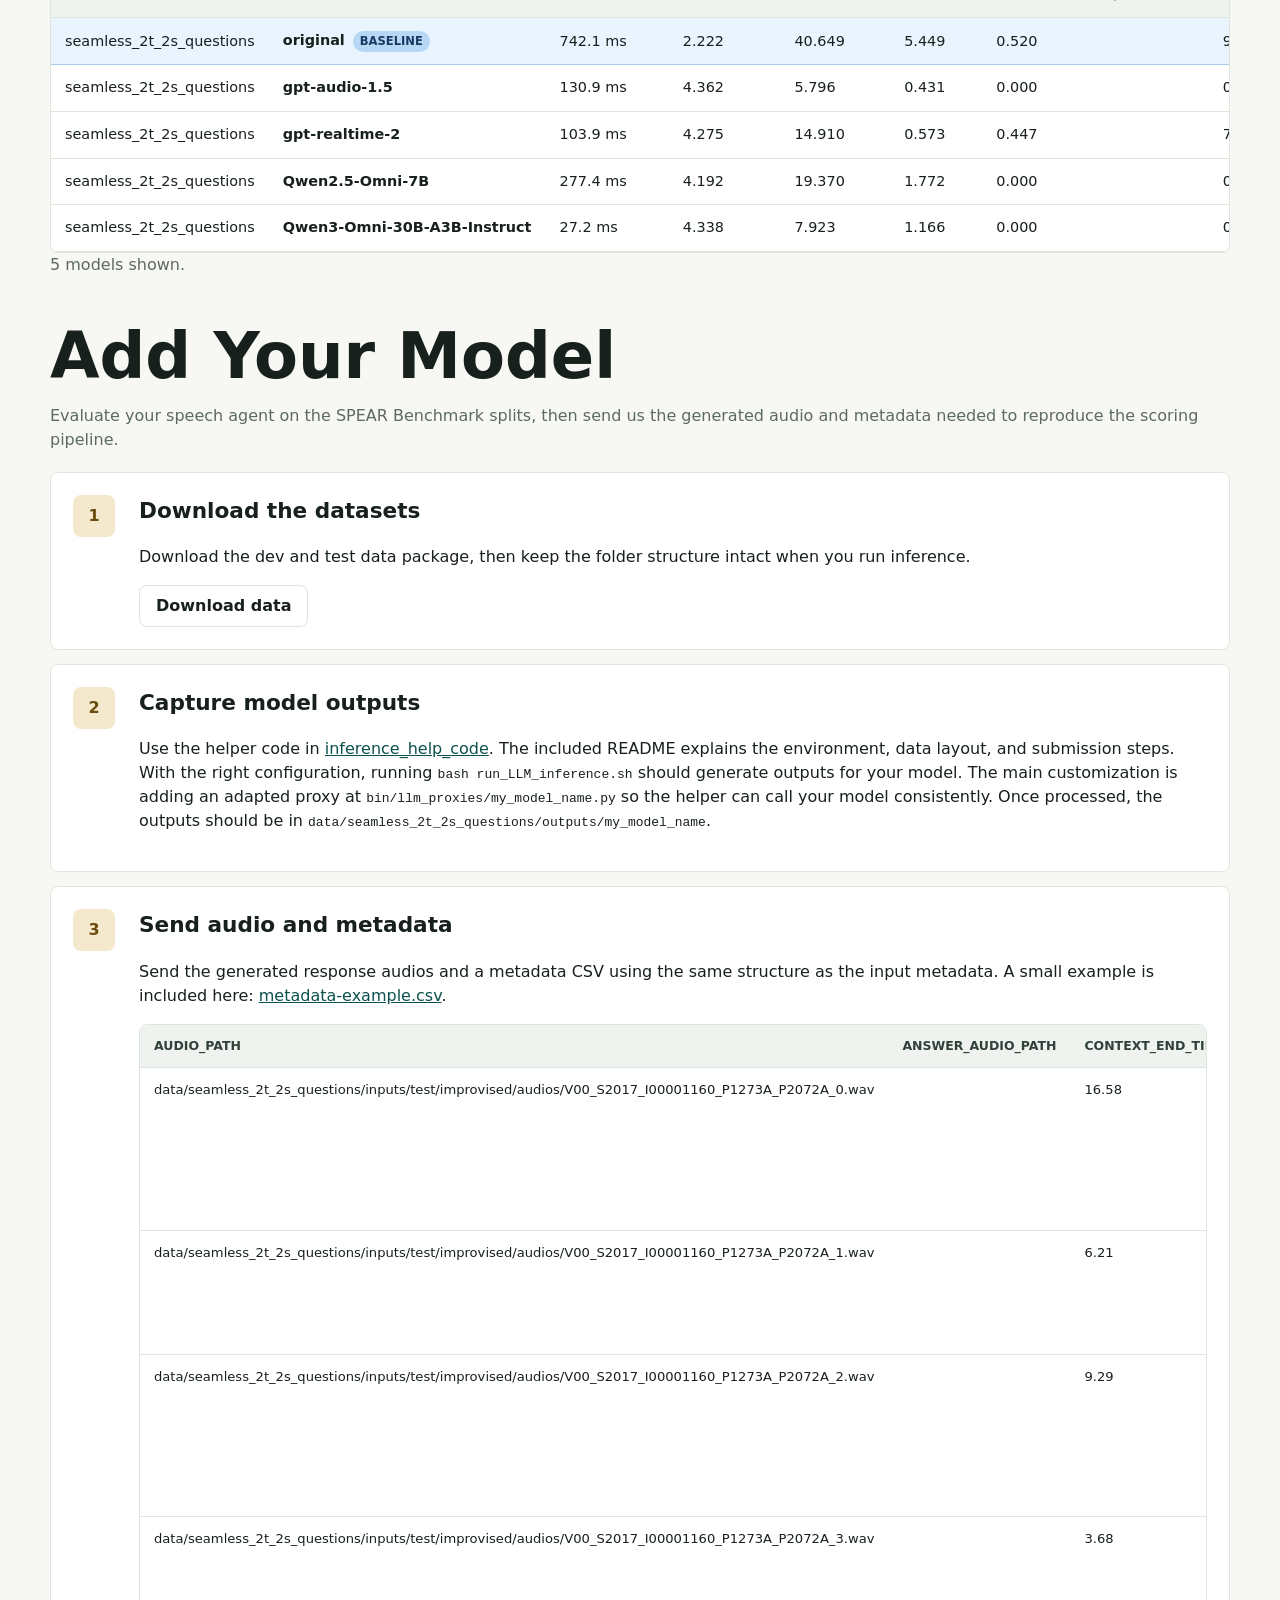
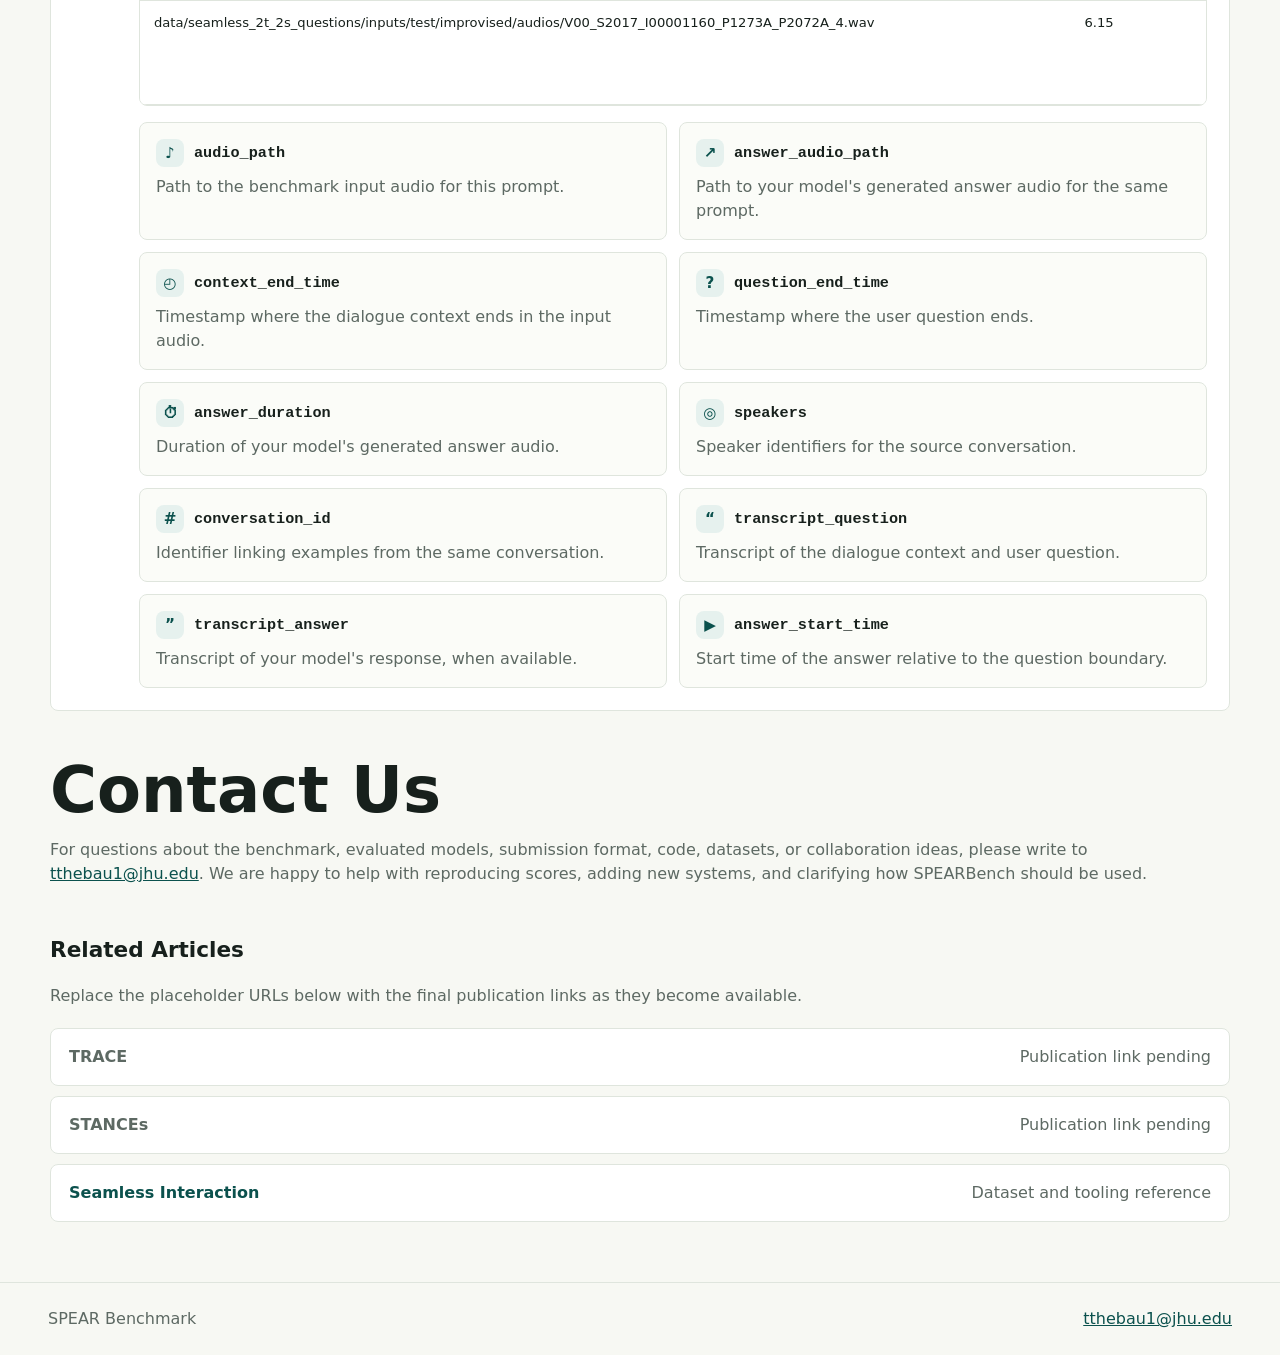
==== commit 76ed3c43: "improved metadata descriptions" ====
--- a/index.html
+++ b/index.html
@@ -320,18 +320,48 @@
                   </tbody>
                 </table>
               </div>
-              <ul class="column-list">
-                <li><code>audio_path</code>: path to the benchmark input audio for this prompt.</li>
-                <li><code>answer_audio_path</code>: path to your model's generated answer audio for the same prompt.</li>
-                <li><code>context_end_time</code>: timestamp where the dialogue context ends in the input audio.</li>
-                <li><code>question_end_time</code>: timestamp where the user question ends.</li>
-                <li><code>answer_duration</code>: duration of your model's generated answer audio.</li>
-                <li><code>speakers</code>: speaker identifiers for the source conversation.</li>
-                <li><code>conversation_id</code>: identifier linking examples from the same conversation.</li>
-                <li><code>transcript_question</code>: transcript of the dialogue context and user question.</li>
-                <li><code>transcript_answer</code>: transcript of your model's response, when available.</li>
-                <li><code>answer_start_time</code>: start time of the answer relative to the question boundary.</li>
-              </ul>
+              <div class="field-grid" aria-label="Metadata field descriptions">
+                <article class="field-card">
+                  <h3><span aria-hidden="true">♪</span><code>audio_path</code></h3>
+                  <p>Path to the benchmark input audio for this prompt.</p>
+                </article>
+                <article class="field-card">
+                  <h3><span aria-hidden="true">↗</span><code>answer_audio_path</code></h3>
+                  <p>Path to your model's generated answer audio for the same prompt.</p>
+                </article>
+                <article class="field-card">
+                  <h3><span aria-hidden="true">◴</span><code>context_end_time</code></h3>
+                  <p>Timestamp where the dialogue context ends in the input audio.</p>
+                </article>
+                <article class="field-card">
+                  <h3><span aria-hidden="true">?</span><code>question_end_time</code></h3>
+                  <p>Timestamp where the user question ends.</p>
+                </article>
+                <article class="field-card">
+                  <h3><span aria-hidden="true">⏱</span><code>answer_duration</code></h3>
+                  <p>Duration of your model's generated answer audio.</p>
+                </article>
+                <article class="field-card">
+                  <h3><span aria-hidden="true">◎</span><code>speakers</code></h3>
+                  <p>Speaker identifiers for the source conversation.</p>
+                </article>
+                <article class="field-card">
+                  <h3><span aria-hidden="true">#</span><code>conversation_id</code></h3>
+                  <p>Identifier linking examples from the same conversation.</p>
+                </article>
+                <article class="field-card">
+                  <h3><span aria-hidden="true">“</span><code>transcript_question</code></h3>
+                  <p>Transcript of the dialogue context and user question.</p>
+                </article>
+                <article class="field-card">
+                  <h3><span aria-hidden="true">”</span><code>transcript_answer</code></h3>
+                  <p>Transcript of your model's response, when available.</p>
+                </article>
+                <article class="field-card">
+                  <h3><span aria-hidden="true">▶</span><code>answer_start_time</code></h3>
+                  <p>Start time of the answer relative to the question boundary.</p>
+                </article>
+              </div>
             </div>
           </li>
         </ol>
--- a/styles.css
+++ b/styles.css
@@ -400,21 +400,51 @@
   max-width: 460px;
 }
 
-.column-list {
+.field-grid {
   display: grid;
   grid-template-columns: repeat(2, minmax(0, 1fr));
-  gap: 10px 18px;
-  margin: 14px 0 0;
-  padding-left: 20px;
-}
-
-.column-list li {
-  color: var(--muted);
-}
-
-.column-list code {
+  gap: 12px;
+  margin-top: 16px;
+}
+
+.field-card {
+  padding: 16px;
+  border: 1px solid var(--line);
+  border-radius: 8px;
+  background: #fbfcf8;
+}
+
+.field-card h3 {
+  display: flex;
+  align-items: center;
+  gap: 10px;
+  margin-bottom: 8px;
+  font-size: 0.95rem;
+}
+
+.field-card h3 span {
+  display: inline-grid;
+  flex: 0 0 auto;
+  place-items: center;
+  width: 28px;
+  height: 28px;
+  border-radius: 8px;
+  background: #e6f1ee;
+  color: var(--accent-strong);
+  font-weight: 900;
+  line-height: 1;
+}
+
+.field-card code {
   color: var(--ink);
   font-weight: 800;
+  white-space: normal;
+  overflow-wrap: anywhere;
+}
+
+.field-card p {
+  margin-bottom: 0;
+  color: var(--muted);
 }
 
 .steps {
@@ -494,7 +524,7 @@
   }
 
   .info-grid,
-  .column-list,
+  .field-grid,
   .js-enabled .contact-layout.active,
   .contact-layout:target {
     grid-template-columns: 1fr;
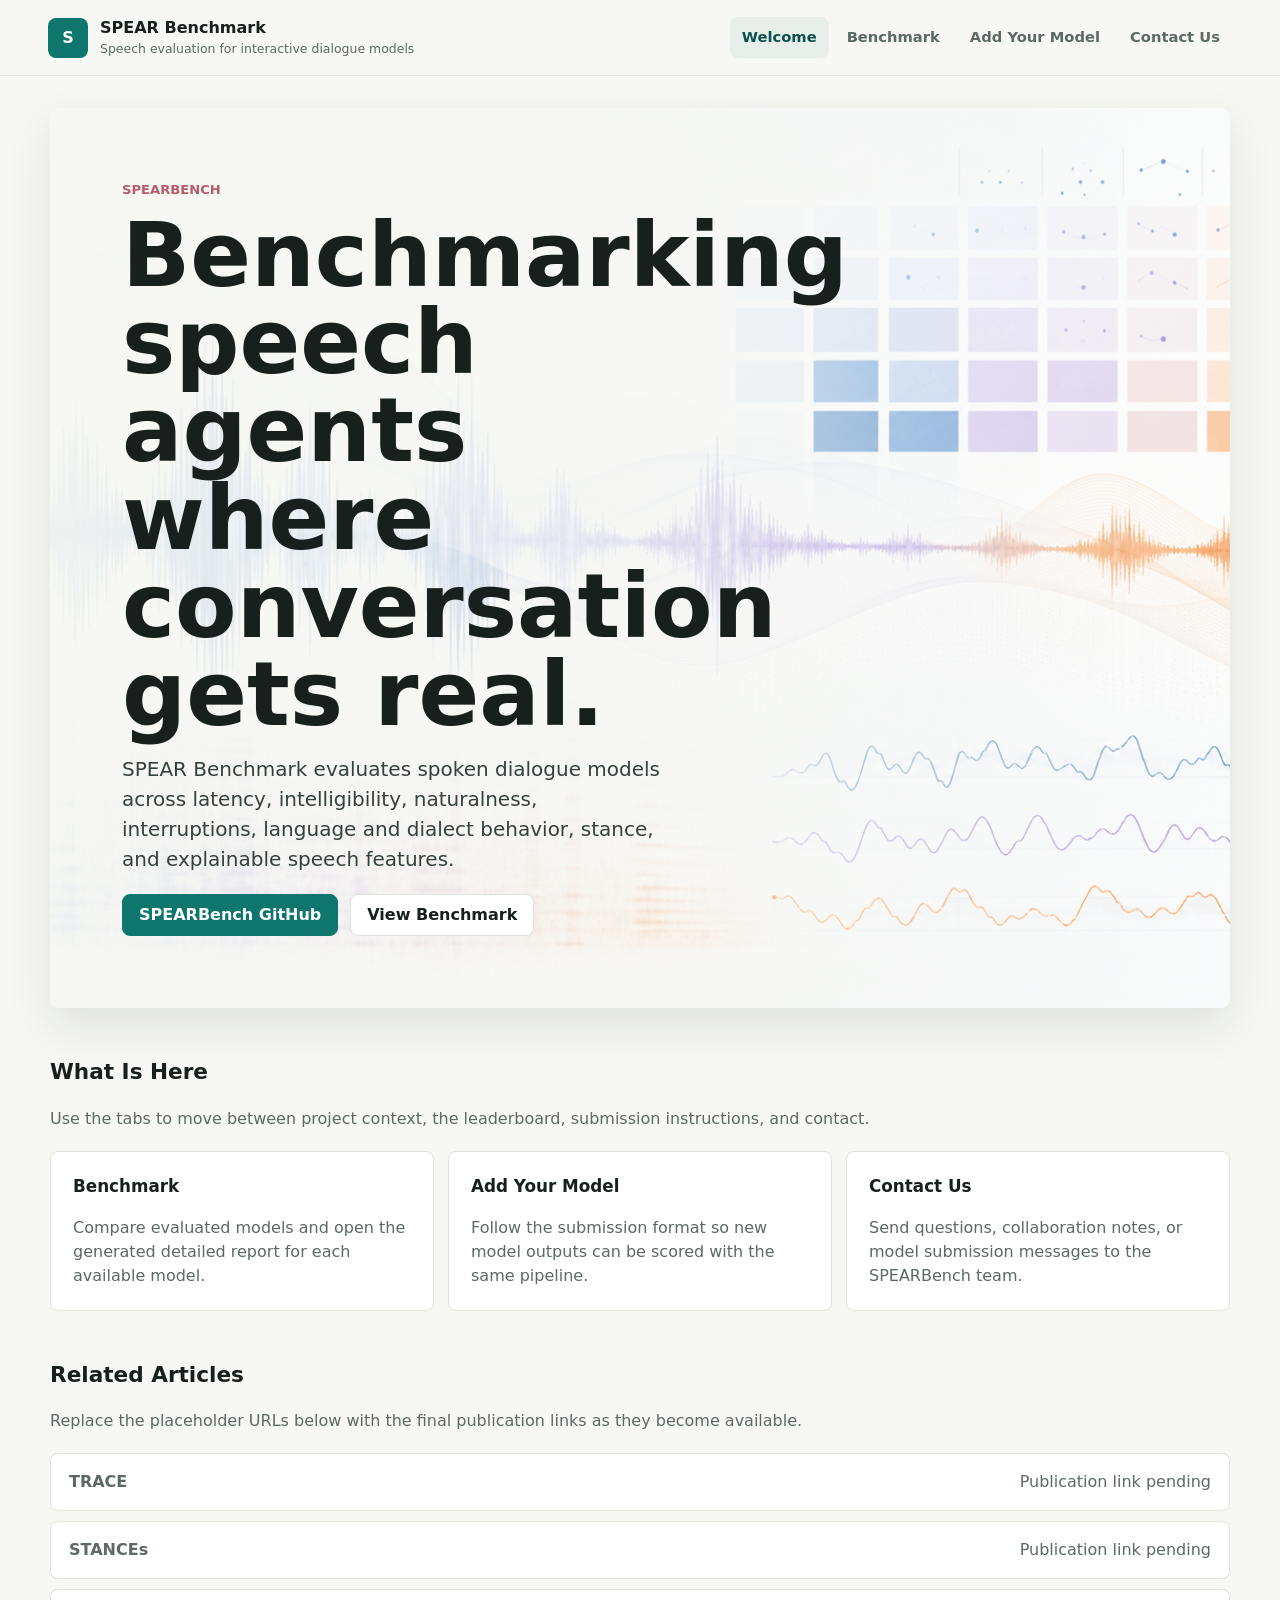
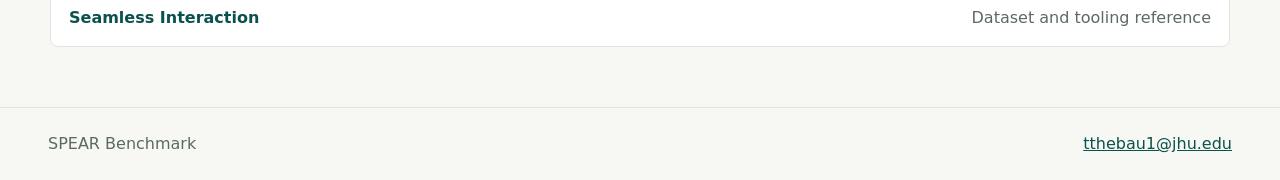
==== commit 23a4aa99: "updated the benchmark with new metrics" ====
--- a/index.html
+++ b/index.html
@@ -78,144 +78,163 @@
         <div class="table-wrap" role="region" aria-label="SPEAR Benchmark table" tabindex="0">
           <table id="benchmark-table">
             <thead>
-              <tr>
-                <th>Protocol</th>
-                <th>Model</th>
-                <th>Avg Latency</th>
-                <th>Avg UTMOS</th>
-                <th>Avg WER %</th>
-                <th>WER Std</th>
-                <th>Interruptions / Dialogue</th>
-                <th>Dialogues Interrupted</th>
-                <th>Interrupted Time s</th>
-                <th>EN Lang %</th>
-                <th>2nd Language</th>
-                <th>2nd Lang %</th>
-                <th>Same Dialect %</th>
-                <th>NA Dialect %</th>
-                <th>Emo Naturalness</th>
-                <th>Same Stance %</th>
-                <th>More Negative %</th>
-                <th>More Positive %</th>
-                <th>Explainable Feature</th>
-                <th>Report</th>
-              </tr>
+              <tr><th>Model</th><th>UTMOS</th><th>WER %</th><th>CER %</th><th>Latency</th><th>Interr. time</th><th>Interr. %</th><th>English answers</th><th>Same dialect</th><th>NA dialect</th><th>Dialectal entrain.</th><th>Dialectal variance</th><th>Emotional naturalness</th><th>Arousal corr.</th><th>Valence corr.</th><th>Dominance corr.</th><th>Same stance</th><th>More negative</th><th>More positive</th><th>Answer duration</th><th>Voiced ratio</th><th>Pitch variation</th><th>Report</th></tr>
             </thead>
             <tbody>
               <tr class="baseline-row">
-                <td>seamless_2t_2s_questions</td>
                 <td class="model-cell">original</td>
-                <td class="numeric">742.1 ms</td>
                 <td class="numeric">2.222</td>
-                <td class="numeric">40.649</td>
-                <td class="numeric">5.449</td>
-                <td class="numeric">0.520</td>
-                <td>922/2725</td>
-                <td class="numeric">0.521</td>
-                <td class="numeric">99.272</td>
-                <td>dan</td>
-                <td class="numeric">0.221</td>
-                <td class="numeric">74.124</td>
-                <td class="numeric">76.641</td>
-                <td class="numeric">10.909</td>
-                <td class="numeric">100.000</td>
-                <td class="numeric">0.000</td>
-                <td class="numeric">0.000</td>
-                <td class="numeric">-0.670</td>
+                <td class="numeric">27.1</td>
+                <td class="numeric">17.2</td>
+                <td class="numeric">742 ms</td>
+                <td class="numeric">521 ms</td>
+                <td class="numeric">33.8</td>
+                <td class="numeric">99.3</td>
+                <td class="numeric">74.1</td>
+                <td class="numeric">76.6</td>
+                <td class="numeric">0.528</td>
+                <td class="numeric">250.6</td>
+                <td class="numeric">11.096</td>
+                <td class="numeric">0.525</td>
+                <td class="numeric">0.356</td>
+                <td class="numeric">0.511</td>
+                <td class="numeric">97.1</td>
+                <td class="numeric">1.5</td>
+                <td class="numeric">1.7</td>
+                <td class="numeric">21.9</td>
+                <td class="numeric">0.494</td>
+                <td class="numeric">0.275</td>
                 <td><span class="no-report">No report</span></td>
               </tr>
               <tr>
-                <td>seamless_2t_2s_questions</td>
-                <td class="model-cell">gpt-audio-1.5</td>
-                <td class="numeric">130.9 ms</td>
+                <td class="model-cell"><a class="model-link" href="https://developers.openai.com/api/docs/models/gpt-audio-1.5" target="_blank" rel="noreferrer">gpt-audio-1.5</a></td>
                 <td class="numeric">4.362</td>
-                <td class="numeric">5.796</td>
-                <td class="numeric">0.431</td>
-                <td class="numeric">0.000</td>
-                <td>0/3036</td>
-                <td class="numeric">0.000</td>
-                <td class="numeric">100.000</td>
-                <td></td>
-                <td></td>
-                <td class="numeric">74.633</td>
-                <td class="numeric">97.379</td>
+                <td class="numeric">5.8</td>
+                <td class="numeric">1.4</td>
+                <td class="numeric">131 ms</td>
+                <td class="numeric">0 ms</td>
+                <td class="numeric">0.0</td>
+                <td class="numeric">100.0</td>
+                <td class="numeric">74.6</td>
+                <td class="numeric">97.4</td>
+                <td class="numeric">0.457</td>
+                <td class="numeric">104.2</td>
                 <td class="numeric">10.908</td>
-                <td class="numeric">95.122</td>
-                <td class="numeric">2.439</td>
-                <td class="numeric">2.962</td>
-                <td class="numeric">-1.257</td>
+                <td class="numeric">0.113</td>
+                <td class="numeric">0.288</td>
+                <td class="numeric">0.092</td>
+                <td class="numeric">98.0</td>
+                <td class="numeric">0.8</td>
+                <td class="numeric">1.2</td>
+                <td class="numeric">9.7</td>
+                <td class="numeric">0.548</td>
+                <td class="numeric">0.118</td>
                 <td><a class="report-link" href="reports/gpt-audio-1.5/detailed_report.html">Detailed report</a></td>
               </tr>
               <tr>
-                <td>seamless_2t_2s_questions</td>
-                <td class="model-cell">gpt-realtime-2</td>
-                <td class="numeric">103.9 ms</td>
+                <td class="model-cell"><a class="model-link" href="https://developers.openai.com/api/docs/models/gpt-realtime-2" target="_blank" rel="noreferrer">gpt-realtime-2</a></td>
                 <td class="numeric">4.275</td>
-                <td class="numeric">14.910</td>
-                <td class="numeric">0.573</td>
-                <td class="numeric">0.447</td>
-                <td>714/3028</td>
-                <td class="numeric">0.431</td>
-                <td class="numeric">100.000</td>
-                <td></td>
-                <td></td>
-                <td class="numeric">75.133</td>
-                <td class="numeric">98.027</td>
+                <td class="numeric">14.9</td>
+                <td class="numeric">5.8</td>
+                <td class="numeric">104 ms</td>
+                <td class="numeric">431 ms</td>
+                <td class="numeric">23.6</td>
+                <td class="numeric">100.0</td>
+                <td class="numeric">75.1</td>
+                <td class="numeric">98.0</td>
+                <td class="numeric">0.407</td>
+                <td class="numeric">90.0</td>
                 <td class="numeric">10.893</td>
-                <td class="numeric">94.889</td>
-                <td class="numeric">3.066</td>
-                <td class="numeric">2.385</td>
-                <td class="numeric">-0.622</td>
+                <td class="numeric">0.060</td>
+                <td class="numeric">0.208</td>
+                <td class="numeric">0.081</td>
+                <td class="numeric">97.5</td>
+                <td class="numeric">1.5</td>
+                <td class="numeric">0.9</td>
+                <td class="numeric">19.3</td>
+                <td class="numeric">0.508</td>
+                <td class="numeric">0.164</td>
                 <td><a class="report-link" href="reports/gpt-realtime-2/detailed_report.html">Detailed report</a></td>
               </tr>
               <tr>
-                <td>seamless_2t_2s_questions</td>
-                <td class="model-cell">Qwen2.5-Omni-7B</td>
-                <td class="numeric">277.4 ms</td>
+                <td class="model-cell"><a class="model-link" href="https://huggingface.co/gpt-omni/mini-omni" target="_blank" rel="noreferrer">mini-omni</a></td>
+                <td class="numeric">3.923</td>
+                <td class="numeric">6.7</td>
+                <td class="numeric">4.8</td>
+                <td class="numeric">115 ms</td>
+                <td class="numeric">1243 ms</td>
+                <td class="numeric">58.1</td>
+                <td class="numeric">100.0</td>
+                <td class="numeric">65.8</td>
+                <td class="numeric">84.7</td>
+                <td class="numeric">0.407</td>
+                <td class="numeric">138.5</td>
+                <td class="numeric">9.215</td>
+                <td class="numeric">-0.016</td>
+                <td class="numeric">0.197</td>
+                <td class="numeric">-0.021</td>
+                <td class="numeric">95.7</td>
+                <td class="numeric">4.2</td>
+                <td class="numeric">0.2</td>
+                <td class="numeric">11.4</td>
+                <td class="numeric">0.592</td>
+                <td class="numeric">0.128</td>
+                <td><a class="report-link" href="reports/mini-omni/detailed_report.html">Detailed report</a></td>
+              </tr>
+              <tr>
+                <td class="model-cell"><a class="model-link" href="https://huggingface.co/Qwen/Qwen2.5-Omni-7B" target="_blank" rel="noreferrer">Qwen2.5-Omni-7B</a></td>
                 <td class="numeric">4.192</td>
-                <td class="numeric">19.370</td>
-                <td class="numeric">1.772</td>
-                <td class="numeric">0.000</td>
-                <td>0/3039</td>
-                <td class="numeric">0.000</td>
-                <td class="numeric">98.899</td>
-                <td>jav</td>
-                <td class="numeric">0.356</td>
-                <td class="numeric">52.144</td>
-                <td class="numeric">65.565</td>
+                <td class="numeric">19.4</td>
+                <td class="numeric">7.5</td>
+                <td class="numeric">277 ms</td>
+                <td class="numeric">0 ms</td>
+                <td class="numeric">0.0</td>
+                <td class="numeric">98.9</td>
+                <td class="numeric">52.1</td>
+                <td class="numeric">65.6</td>
+                <td class="numeric">0.285</td>
+                <td class="numeric">84.5</td>
                 <td class="numeric">10.195</td>
-                <td class="numeric">96.567</td>
-                <td class="numeric">2.146</td>
-                <td class="numeric">1.717</td>
-                <td class="numeric">1.040</td>
+                <td class="numeric">-0.023</td>
+                <td class="numeric">-0.026</td>
+                <td class="numeric">-0.027</td>
+                <td class="numeric">97.3</td>
+                <td class="numeric">1.6</td>
+                <td class="numeric">1.3</td>
+                <td class="numeric">7.2</td>
+                <td class="numeric">0.384</td>
+                <td class="numeric">0.175</td>
                 <td><a class="report-link" href="reports/Qwen2.5-Omni-7B/detailed_report.html">Detailed report</a></td>
               </tr>
               <tr>
-                <td>seamless_2t_2s_questions</td>
-                <td class="model-cell">Qwen3-Omni-30B-A3B-Instruct</td>
-                <td class="numeric">27.2 ms</td>
+                <td class="model-cell"><a class="model-link" href="https://huggingface.co/Qwen/Qwen3-Omni-30B-A3B-Instruct" target="_blank" rel="noreferrer">Qwen3-Omni-30B-A3B-Instruct</a></td>
                 <td class="numeric">4.338</td>
-                <td class="numeric">7.923</td>
-                <td class="numeric">1.166</td>
-                <td class="numeric">0.000</td>
-                <td>0/3039</td>
-                <td class="numeric">0.000</td>
-                <td class="numeric">98.140</td>
-                <td>Chinese</td>
-                <td class="numeric">0.710</td>
-                <td class="numeric">69.504</td>
-                <td class="numeric">89.593</td>
+                <td class="numeric">7.9</td>
+                <td class="numeric">3.3</td>
+                <td class="numeric">27 ms</td>
+                <td class="numeric">0 ms</td>
+                <td class="numeric">0.0</td>
+                <td class="numeric">98.1</td>
+                <td class="numeric">69.5</td>
+                <td class="numeric">89.6</td>
+                <td class="numeric">0.477</td>
+                <td class="numeric">204.5</td>
                 <td class="numeric">10.906</td>
-                <td class="numeric">96.610</td>
-                <td class="numeric">1.695</td>
-                <td class="numeric">2.684</td>
-                <td class="numeric">-0.134</td>
+                <td class="numeric">0.075</td>
+                <td class="numeric">0.288</td>
+                <td class="numeric">0.063</td>
+                <td class="numeric">97.2</td>
+                <td class="numeric">1.1</td>
+                <td class="numeric">2.0</td>
+                <td class="numeric">8.6</td>
+                <td class="numeric">0.671</td>
+                <td class="numeric">0.219</td>
                 <td><a class="report-link" href="reports/Qwen3-Omni-30B-A3B-Instruct/detailed_report.html">Detailed report</a></td>
               </tr>
             </tbody>
           </table>
         </div>
-        <p class="note" id="table-status">5 models shown.</p>
+        <p class="note" id="table-status">6 models shown.</p>
       </section>
 
       <section class="tab-panel" id="add-model" data-tab-panel="add-model">
--- a/styles.css
+++ b/styles.css
@@ -323,9 +323,9 @@
 
 table {
   width: 100%;
-  min-width: 1280px;
+  min-width: 1760px;
   border-collapse: collapse;
-  font-size: 0.9rem;
+  font-size: 0.84rem;
 }
 
 th,
@@ -340,10 +340,22 @@
 th {
   position: sticky;
   top: 0;
+  z-index: 2;
   background: #eef3ef;
   color: #31413a;
-  font-size: 0.78rem;
+  font-size: 0.74rem;
   text-transform: uppercase;
+}
+
+thead tr:nth-child(2) th {
+  top: 42px;
+}
+
+th.group-heading {
+  text-align: center;
+  background: #ddeae4;
+  border-right: 1px solid var(--line);
+  letter-spacing: 0;
 }
 
 td.numeric {
@@ -354,8 +366,15 @@
   font-weight: 800;
 }
 
+.model-link,
 .report-link {
   font-weight: 800;
+}
+
+.model-link {
+  color: var(--ink);
+  text-decoration-color: rgba(15, 118, 110, 0.35);
+  text-underline-offset: 3px;
 }
 
 .no-report {
@@ -403,22 +422,26 @@
 .field-grid {
   display: grid;
   grid-template-columns: repeat(2, minmax(0, 1fr));
-  gap: 12px;
+  gap: 14px;
   margin-top: 16px;
 }
 
 .field-card {
-  padding: 16px;
+  overflow: hidden;
   border: 1px solid var(--line);
   border-radius: 8px;
-  background: #fbfcf8;
+  background: var(--surface);
 }
 
 .field-card h3 {
   display: flex;
   align-items: center;
   gap: 10px;
-  margin-bottom: 8px;
+  min-height: 48px;
+  margin: 0;
+  padding: 10px 14px;
+  background: #dcefeb;
+  color: var(--accent-strong);
   font-size: 0.95rem;
 }
 
@@ -429,10 +452,16 @@
   width: 28px;
   height: 28px;
   border-radius: 8px;
-  background: #e6f1ee;
+  background: var(--accent-strong);
+  color: #fff;
+  font-size: 0.82rem;
+  font-weight: 900;
+  line-height: 1;
+}
+
+.field-card h3 code {
   color: var(--accent-strong);
   font-weight: 900;
-  line-height: 1;
 }
 
 .field-card code {
@@ -443,6 +472,7 @@
 }
 
 .field-card p {
+  padding: 14px 16px 16px;
   margin-bottom: 0;
   color: var(--muted);
 }
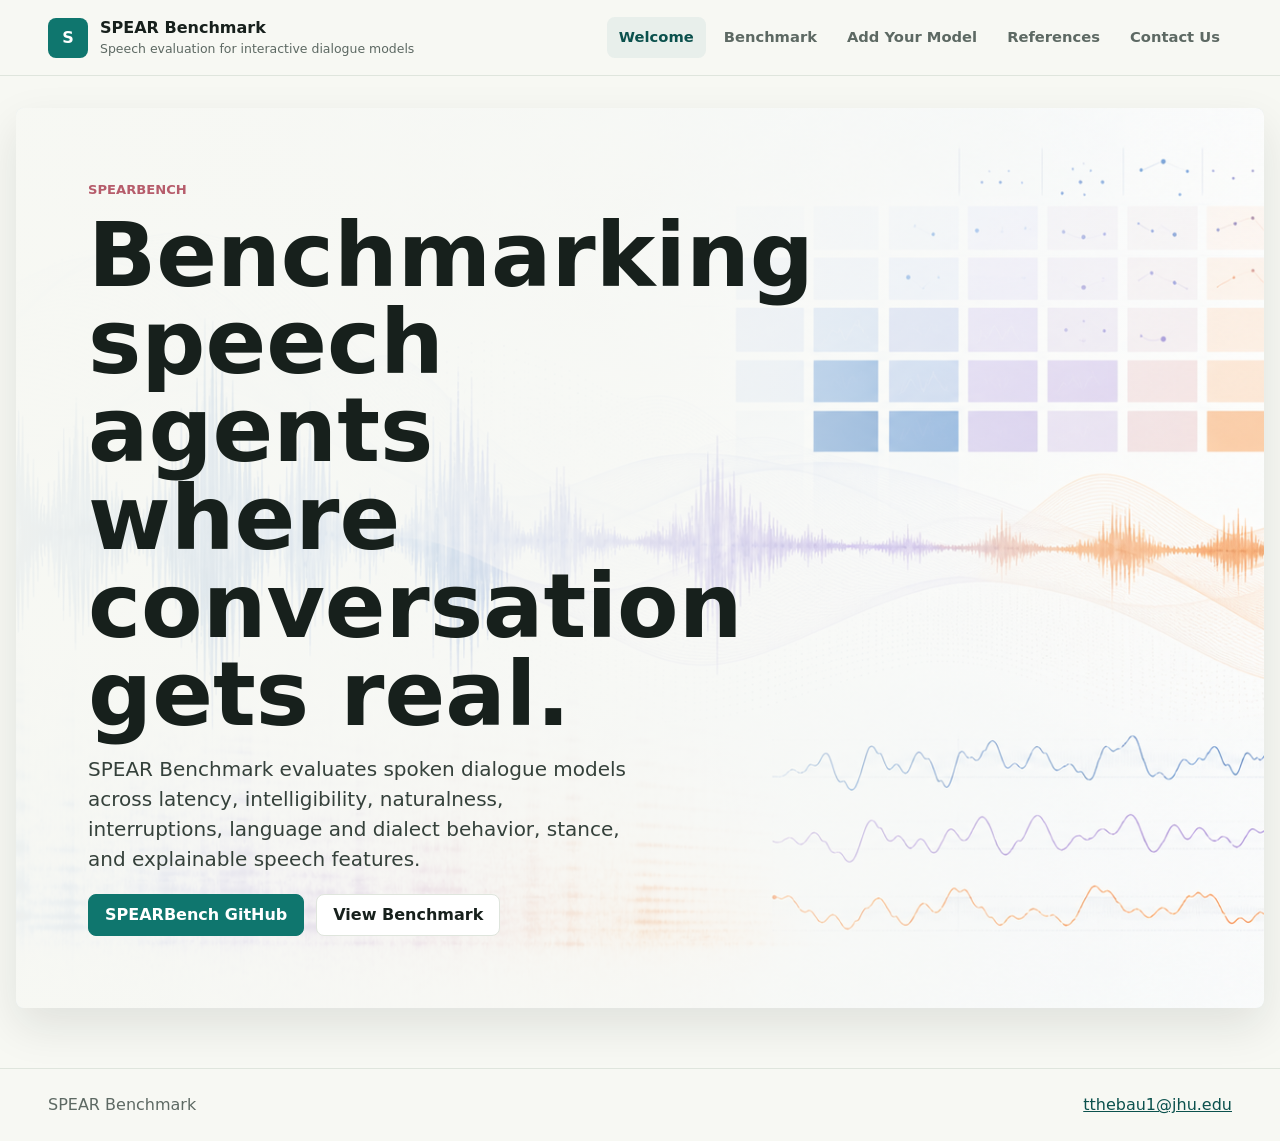
==== commit 0f36cf5e: "updated visuals" ====
--- a/index.html
+++ b/index.html
@@ -20,6 +20,7 @@
         <a class="tab-link active" href="#welcome" data-tab-link="welcome">Welcome</a>
         <a class="tab-link" href="#benchmark" data-tab-link="benchmark">Benchmark</a>
         <a class="tab-link" href="#add-model" data-tab-link="add-model">Add Your Model</a>
+        <a class="tab-link" href="#references" data-tab-link="references">References</a>
         <a class="tab-link" href="#contact" data-tab-link="contact">Contact Us</a>
       </nav>
     </header>
@@ -42,27 +43,6 @@
         <img class="hero-image" src="assets/spear-benchmark-banner.png" alt="Abstract audio waveforms, spectrogram texture, and evaluation grid for speech AI benchmarking.">
       </section>
 
-      <section class="tab-panel active" data-tab-panel="welcome">
-        <div class="section-heading">
-          <h2>What Is Here</h2>
-          <p>Use the tabs to move between project context, the leaderboard, submission instructions, and contact.</p>
-        </div>
-        <div class="info-grid">
-          <article>
-            <h3>Benchmark</h3>
-            <p>Compare evaluated models and open the generated detailed report for each available model.</p>
-          </article>
-          <article>
-            <h3>Add Your Model</h3>
-            <p>Follow the submission format so new model outputs can be scored with the same pipeline.</p>
-          </article>
-          <article>
-            <h3>Contact Us</h3>
-            <p>Send questions, collaboration notes, or model submission messages to the SPEARBench team.</p>
-          </article>
-        </div>
-      </section>
-
       <section class="tab-panel" id="benchmark" data-tab-panel="benchmark">
         <div class="section-heading">
           <h1>Benchmark</h1>
@@ -78,11 +58,12 @@
         <div class="table-wrap" role="region" aria-label="SPEAR Benchmark table" tabindex="0">
           <table id="benchmark-table">
             <thead>
-              <tr><th>Model</th><th>UTMOS</th><th>WER %</th><th>CER %</th><th>Latency</th><th>Interr. time</th><th>Interr. %</th><th>English answers</th><th>Same dialect</th><th>NA dialect</th><th>Dialectal entrain.</th><th>Dialectal variance</th><th>Emotional naturalness</th><th>Arousal corr.</th><th>Valence corr.</th><th>Dominance corr.</th><th>Same stance</th><th>More negative</th><th>More positive</th><th>Answer duration</th><th>Voiced ratio</th><th>Pitch variation</th><th>Report</th></tr>
+              <tr><th rowspan="2">Model</th><th class="group-heading" colspan="3">Speech Quality</th><th class="group-heading" colspan="3">Interruptions</th><th class="group-heading" colspan="5">Language and Dialect</th><th class="group-heading" colspan="4">Emotions</th><th class="group-heading" colspan="3">Stances</th><th class="group-heading" colspan="3">Explainable Features</th><th rowspan="2">Report</th></tr>
+              <tr><th>UTMOS</th><th>WER %</th><th>CER %</th><th>Latency</th><th>Interr. time</th><th>Interr. %</th><th>English answers</th><th>Same dialect</th><th>NA dialect</th><th>Dialectal entrain.</th><th>Dialectal variance</th><th>Emotional naturalness</th><th>Arousal corr.</th><th>Valence corr.</th><th>Dominance corr.</th><th>Same stance</th><th>More negative</th><th>More positive</th><th>Answer duration</th><th>Voiced ratio</th><th>Pitch variation</th></tr>
             </thead>
             <tbody>
               <tr class="baseline-row">
-                <td class="model-cell">original</td>
+                <td class="model-cell">Original</td>
                 <td class="numeric">2.222</td>
                 <td class="numeric">27.1</td>
                 <td class="numeric">17.2</td>
@@ -107,7 +88,7 @@
                 <td><span class="no-report">No report</span></td>
               </tr>
               <tr>
-                <td class="model-cell"><a class="model-link" href="https://developers.openai.com/api/docs/models/gpt-audio-1.5" target="_blank" rel="noreferrer">gpt-audio-1.5</a></td>
+                <td class="model-cell"><a class="model-link" href="https://developers.openai.com/api/docs/models/gpt-audio-1.5" target="_blank" rel="noreferrer">GPT-Audio-1.5</a></td>
                 <td class="numeric">4.362</td>
                 <td class="numeric">5.8</td>
                 <td class="numeric">1.4</td>
@@ -129,10 +110,10 @@
                 <td class="numeric">9.7</td>
                 <td class="numeric">0.548</td>
                 <td class="numeric">0.118</td>
-                <td><a class="report-link" href="reports/gpt-audio-1.5/detailed_report.html">Detailed report</a></td>
+                <td><a class="report-link" href="reports/gpt-audio-1.5/detailed_report.html" target="_blank" rel="noreferrer">Detailed report</a></td>
               </tr>
               <tr>
-                <td class="model-cell"><a class="model-link" href="https://developers.openai.com/api/docs/models/gpt-realtime-2" target="_blank" rel="noreferrer">gpt-realtime-2</a></td>
+                <td class="model-cell"><a class="model-link" href="https://developers.openai.com/api/docs/models/gpt-realtime-2" target="_blank" rel="noreferrer">GPT-Realtime-2</a></td>
                 <td class="numeric">4.275</td>
                 <td class="numeric">14.9</td>
                 <td class="numeric">5.8</td>
@@ -154,10 +135,10 @@
                 <td class="numeric">19.3</td>
                 <td class="numeric">0.508</td>
                 <td class="numeric">0.164</td>
-                <td><a class="report-link" href="reports/gpt-realtime-2/detailed_report.html">Detailed report</a></td>
+                <td><a class="report-link" href="reports/gpt-realtime-2/detailed_report.html" target="_blank" rel="noreferrer">Detailed report</a></td>
               </tr>
               <tr>
-                <td class="model-cell"><a class="model-link" href="https://huggingface.co/gpt-omni/mini-omni" target="_blank" rel="noreferrer">mini-omni</a></td>
+                <td class="model-cell"><a class="model-link" href="https://huggingface.co/gpt-omni/mini-omni" target="_blank" rel="noreferrer">Mini-Omni</a></td>
                 <td class="numeric">3.923</td>
                 <td class="numeric">6.7</td>
                 <td class="numeric">4.8</td>
@@ -179,7 +160,7 @@
                 <td class="numeric">11.4</td>
                 <td class="numeric">0.592</td>
                 <td class="numeric">0.128</td>
-                <td><a class="report-link" href="reports/mini-omni/detailed_report.html">Detailed report</a></td>
+                <td><a class="report-link" href="reports/mini-omni/detailed_report.html" target="_blank" rel="noreferrer">Detailed report</a></td>
               </tr>
               <tr>
                 <td class="model-cell"><a class="model-link" href="https://huggingface.co/Qwen/Qwen2.5-Omni-7B" target="_blank" rel="noreferrer">Qwen2.5-Omni-7B</a></td>
@@ -204,7 +185,7 @@
                 <td class="numeric">7.2</td>
                 <td class="numeric">0.384</td>
                 <td class="numeric">0.175</td>
-                <td><a class="report-link" href="reports/Qwen2.5-Omni-7B/detailed_report.html">Detailed report</a></td>
+                <td><a class="report-link" href="reports/Qwen2.5-Omni-7B/detailed_report.html" target="_blank" rel="noreferrer">Detailed report</a></td>
               </tr>
               <tr>
                 <td class="model-cell"><a class="model-link" href="https://huggingface.co/Qwen/Qwen3-Omni-30B-A3B-Instruct" target="_blank" rel="noreferrer">Qwen3-Omni-30B-A3B-Instruct</a></td>
@@ -229,7 +210,7 @@
                 <td class="numeric">8.6</td>
                 <td class="numeric">0.671</td>
                 <td class="numeric">0.219</td>
-                <td><a class="report-link" href="reports/Qwen3-Omni-30B-A3B-Instruct/detailed_report.html">Detailed report</a></td>
+                <td><a class="report-link" href="reports/Qwen3-Omni-30B-A3B-Instruct/detailed_report.html" target="_blank" rel="noreferrer">Detailed report</a></td>
               </tr>
             </tbody>
           </table>
@@ -386,6 +367,39 @@
         </ol>
       </section>
 
+      <section class="tab-panel" id="references" data-tab-panel="references">
+        <div class="section-heading">
+          <h1>References</h1>
+          <p>Core resources and evaluation components used around SPEARBench.</p>
+        </div>
+        <div class="article-list reference-grid">
+          <a class="reference-card" href="https://github.com/facebookresearch/seamless_interaction" target="_blank" rel="noreferrer">
+            <strong>Seamless Interaction</strong>
+            <span>Dialogue data and interaction reference.</span>
+          </a>
+          <a class="reference-card" href="#" aria-disabled="true">
+            <strong>TRACE</strong>
+            <span>Emotion and conversational alignment reference.</span>
+          </a>
+          <a class="reference-card" href="#" aria-disabled="true">
+            <strong>STANCE</strong>
+            <span>Stance behavior evaluation reference.</span>
+          </a>
+          <a class="reference-card" href="#" aria-disabled="true">
+            <strong>SPEARBench</strong>
+            <span>Benchmark protocol, reports, and evaluation code.</span>
+          </a>
+          <a class="reference-card" href="#" aria-disabled="true">
+            <strong>Distributional Baselines</strong>
+            <span>Lexical, pitch, and temporal feature baselines.</span>
+          </a>
+          <a class="reference-card" href="#" aria-disabled="true">
+            <strong>Turn Taking Surprisal</strong>
+            <span>Dual-turn surprisal metrics for response timing.</span>
+          </a>
+        </div>
+      </section>
+
       <section class="tab-panel contact-layout" id="contact" data-tab-panel="contact">
         <div class="section-heading">
           <h1>Contact Us</h1>
@@ -395,28 +409,6 @@
           </p>
         </div>
       </section>
-      <section class="tab-panel active" data-tab-panel="welcome">
-        <div class="section-heading">
-          <h2>Related Articles</h2>
-          <p>Replace the placeholder URLs below with the final publication links as they become available.</p>
-        </div>
-        <div class="article-list">
-          <a href="#" aria-disabled="true">
-            <strong>TRACE</strong>
-            <span>Publication link pending</span>
-          </a>
-          <a href="#" aria-disabled="true">
-            <strong>STANCEs</strong>
-            <span>Publication link pending</span>
-          </a>
-          <a href="https://github.com/facebookresearch/seamless_interaction" target="_blank" rel="noreferrer">
-            <strong>Seamless Interaction</strong>
-            <span>Dataset and tooling reference</span>
-          </a>
-        </div>
-      </section>
-
-
     </main>
 
     <footer>
--- a/styles.css
+++ b/styles.css
@@ -98,7 +98,7 @@
 }
 
 main {
-  width: min(1180px, calc(100% - 32px));
+  width: min(1480px, calc(100% - 32px));
   margin: 0 auto;
   padding: 32px 0 60px;
 }
@@ -282,6 +282,20 @@
   color: var(--muted);
 }
 
+.reference-grid {
+  grid-template-columns: repeat(auto-fit, minmax(260px, 1fr));
+}
+
+.article-list .reference-card {
+  min-height: 132px;
+  align-items: flex-start;
+  flex-direction: column;
+}
+
+.reference-card strong {
+  font-size: 1.04rem;
+}
+
 a[aria-disabled="true"] {
   color: var(--muted);
   cursor: default;
@@ -323,14 +337,14 @@
 
 table {
   width: 100%;
-  min-width: 1760px;
+  min-width: 1980px;
   border-collapse: collapse;
-  font-size: 0.84rem;
+  font-size: 0.9rem;
 }
 
 th,
 td {
-  padding: 12px 14px;
+  padding: 13px 15px;
   border-bottom: 1px solid var(--line);
   text-align: left;
   vertical-align: middle;
@@ -343,7 +357,7 @@
   z-index: 2;
   background: #eef3ef;
   color: #31413a;
-  font-size: 0.74rem;
+  font-size: 0.76rem;
   text-transform: uppercase;
 }
 
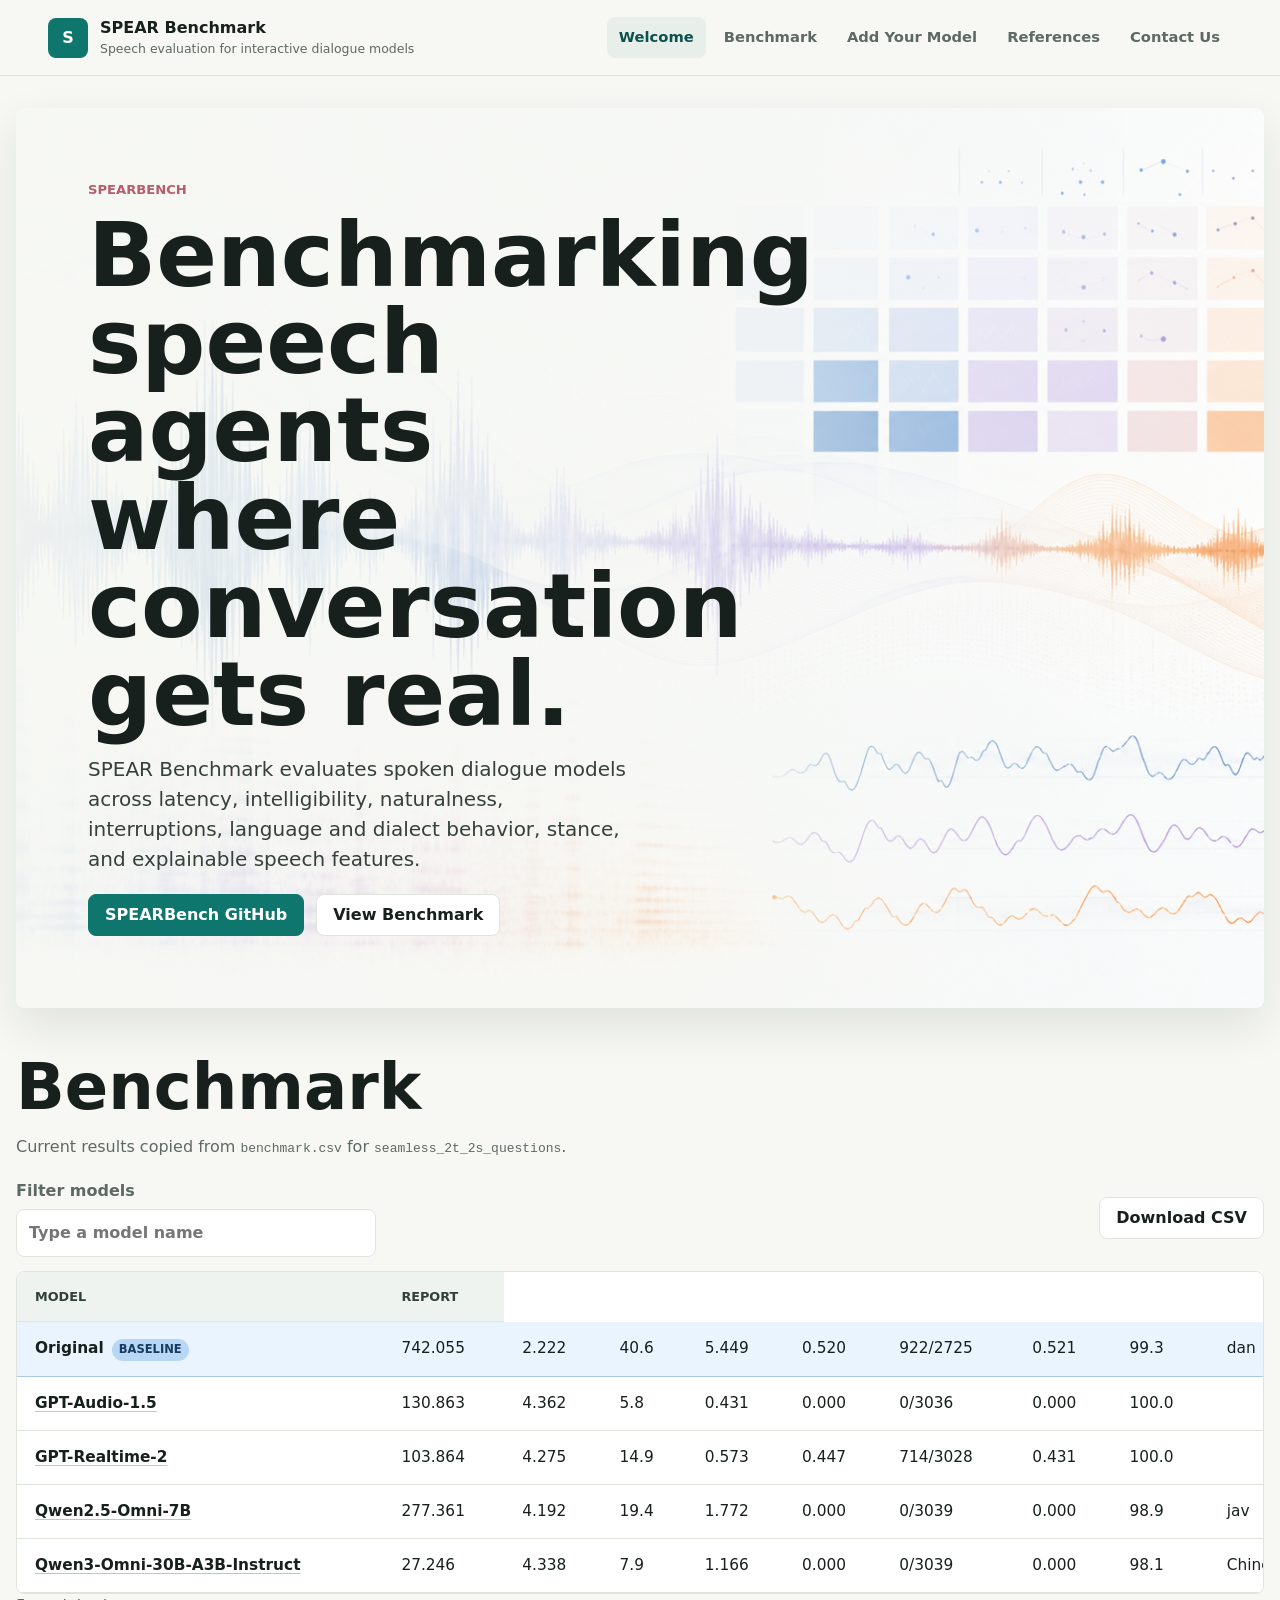
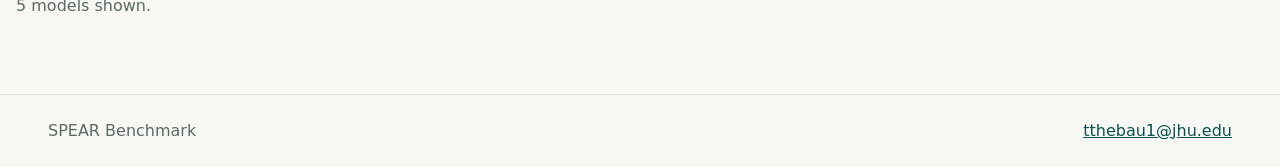
==== commit 3e6bd063: "updated visuals" ====
--- a/index.html
+++ b/index.html
@@ -43,7 +43,7 @@
         <img class="hero-image" src="assets/spear-benchmark-banner.png" alt="Abstract audio waveforms, spectrogram texture, and evaluation grid for speech AI benchmarking.">
       </section>
 
-      <section class="tab-panel" id="benchmark" data-tab-panel="benchmark">
+      <section class="tab-panel" id="benchmark" data-tab-panel="welcome benchmark">
         <div class="section-heading">
           <h1>Benchmark</h1>
           <p>Current results copied from <code>benchmark.csv</code> for <code>seamless_2t_2s_questions</code>.</p>
--- a/styles.css
+++ b/styles.css
@@ -98,7 +98,7 @@
 }
 
 main {
-  width: min(1480px, calc(100% - 32px));
+  width: min(1760px, calc(100% - 32px));
   margin: 0 auto;
   padding: 32px 0 60px;
 }
@@ -337,14 +337,14 @@
 
 table {
   width: 100%;
-  min-width: 1980px;
+  min-width: 2240px;
   border-collapse: collapse;
-  font-size: 0.9rem;
+  font-size: 0.96rem;
 }
 
 th,
 td {
-  padding: 13px 15px;
+  padding: 15px 18px;
   border-bottom: 1px solid var(--line);
   text-align: left;
   vertical-align: middle;
@@ -357,12 +357,12 @@
   z-index: 2;
   background: #eef3ef;
   color: #31413a;
-  font-size: 0.76rem;
+  font-size: 0.8rem;
   text-transform: uppercase;
 }
 
 thead tr:nth-child(2) th {
-  top: 42px;
+  top: 48px;
 }
 
 th.group-heading {
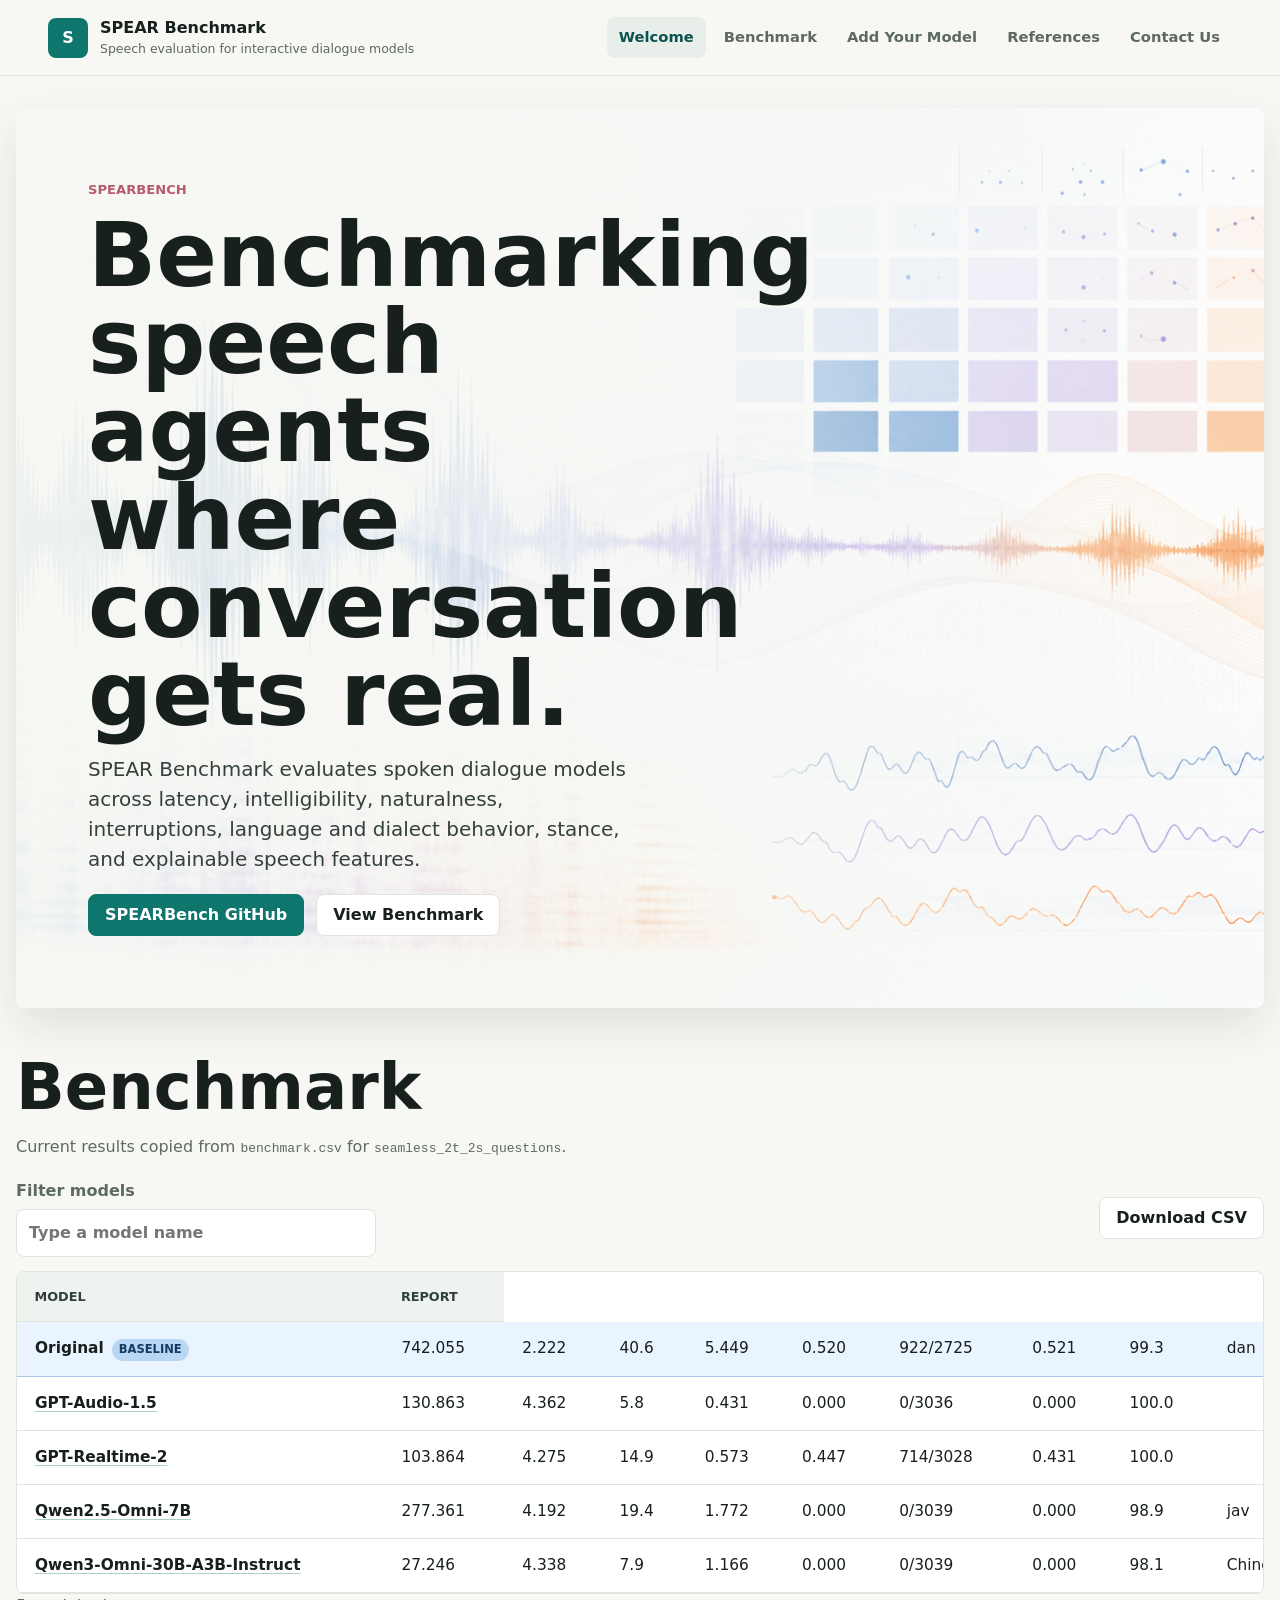
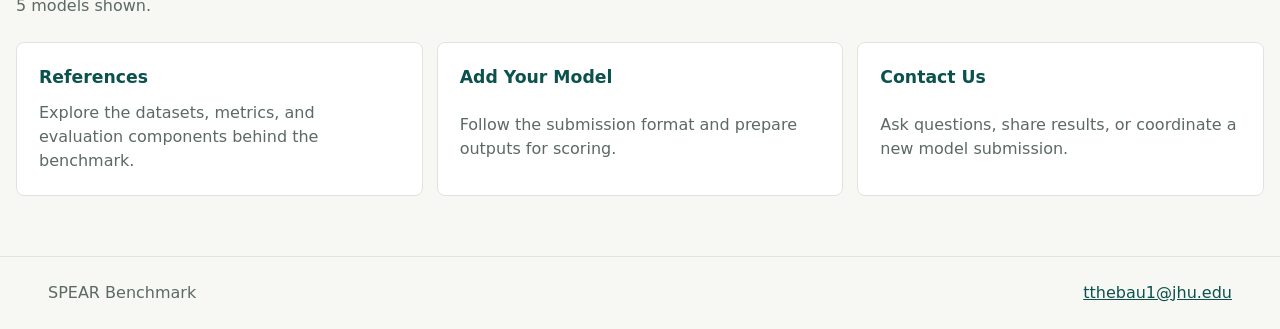
==== commit 5e05ff46: "fixed bugs" ====
--- a/index.html
+++ b/index.html
@@ -216,6 +216,20 @@
           </table>
         </div>
         <p class="note" id="table-status">6 models shown.</p>
+        <div class="welcome-card-grid" aria-label="Next steps">
+          <a class="welcome-card" href="#references" data-tab-link="references">
+            <strong>References</strong>
+            <span>Explore the datasets, metrics, and evaluation components behind the benchmark.</span>
+          </a>
+          <a class="welcome-card" href="#add-model" data-tab-link="add-model">
+            <strong>Add Your Model</strong>
+            <span>Follow the submission format and prepare outputs for scoring.</span>
+          </a>
+          <a class="welcome-card" href="#contact" data-tab-link="contact">
+            <strong>Contact Us</strong>
+            <span>Ask questions, share results, or coordinate a new model submission.</span>
+          </a>
+        </div>
       </section>
 
       <section class="tab-panel" id="add-model" data-tab-panel="add-model">
--- a/styles.css
+++ b/styles.css
@@ -301,6 +301,39 @@
   cursor: default;
 }
 
+.welcome-card-grid {
+  display: grid;
+  grid-template-columns: repeat(3, minmax(0, 1fr));
+  gap: 14px;
+  margin-top: 24px;
+}
+
+.welcome-card {
+  display: grid;
+  gap: 10px;
+  min-height: 138px;
+  padding: 22px;
+  border: 1px solid var(--line);
+  border-radius: 8px;
+  background: var(--surface);
+  color: var(--ink);
+  text-decoration: none;
+}
+
+.welcome-card:hover {
+  transform: translateY(-2px);
+  box-shadow: var(--shadow);
+}
+
+.welcome-card strong {
+  color: var(--accent-strong);
+  font-size: 1.08rem;
+}
+
+.welcome-card span {
+  color: var(--muted);
+}
+
 .table-tools {
   justify-content: space-between;
   margin-bottom: 14px;
@@ -569,6 +602,7 @@
 
   .info-grid,
   .field-grid,
+  .welcome-card-grid,
   .js-enabled .contact-layout.active,
   .contact-layout:target {
     grid-template-columns: 1fr;
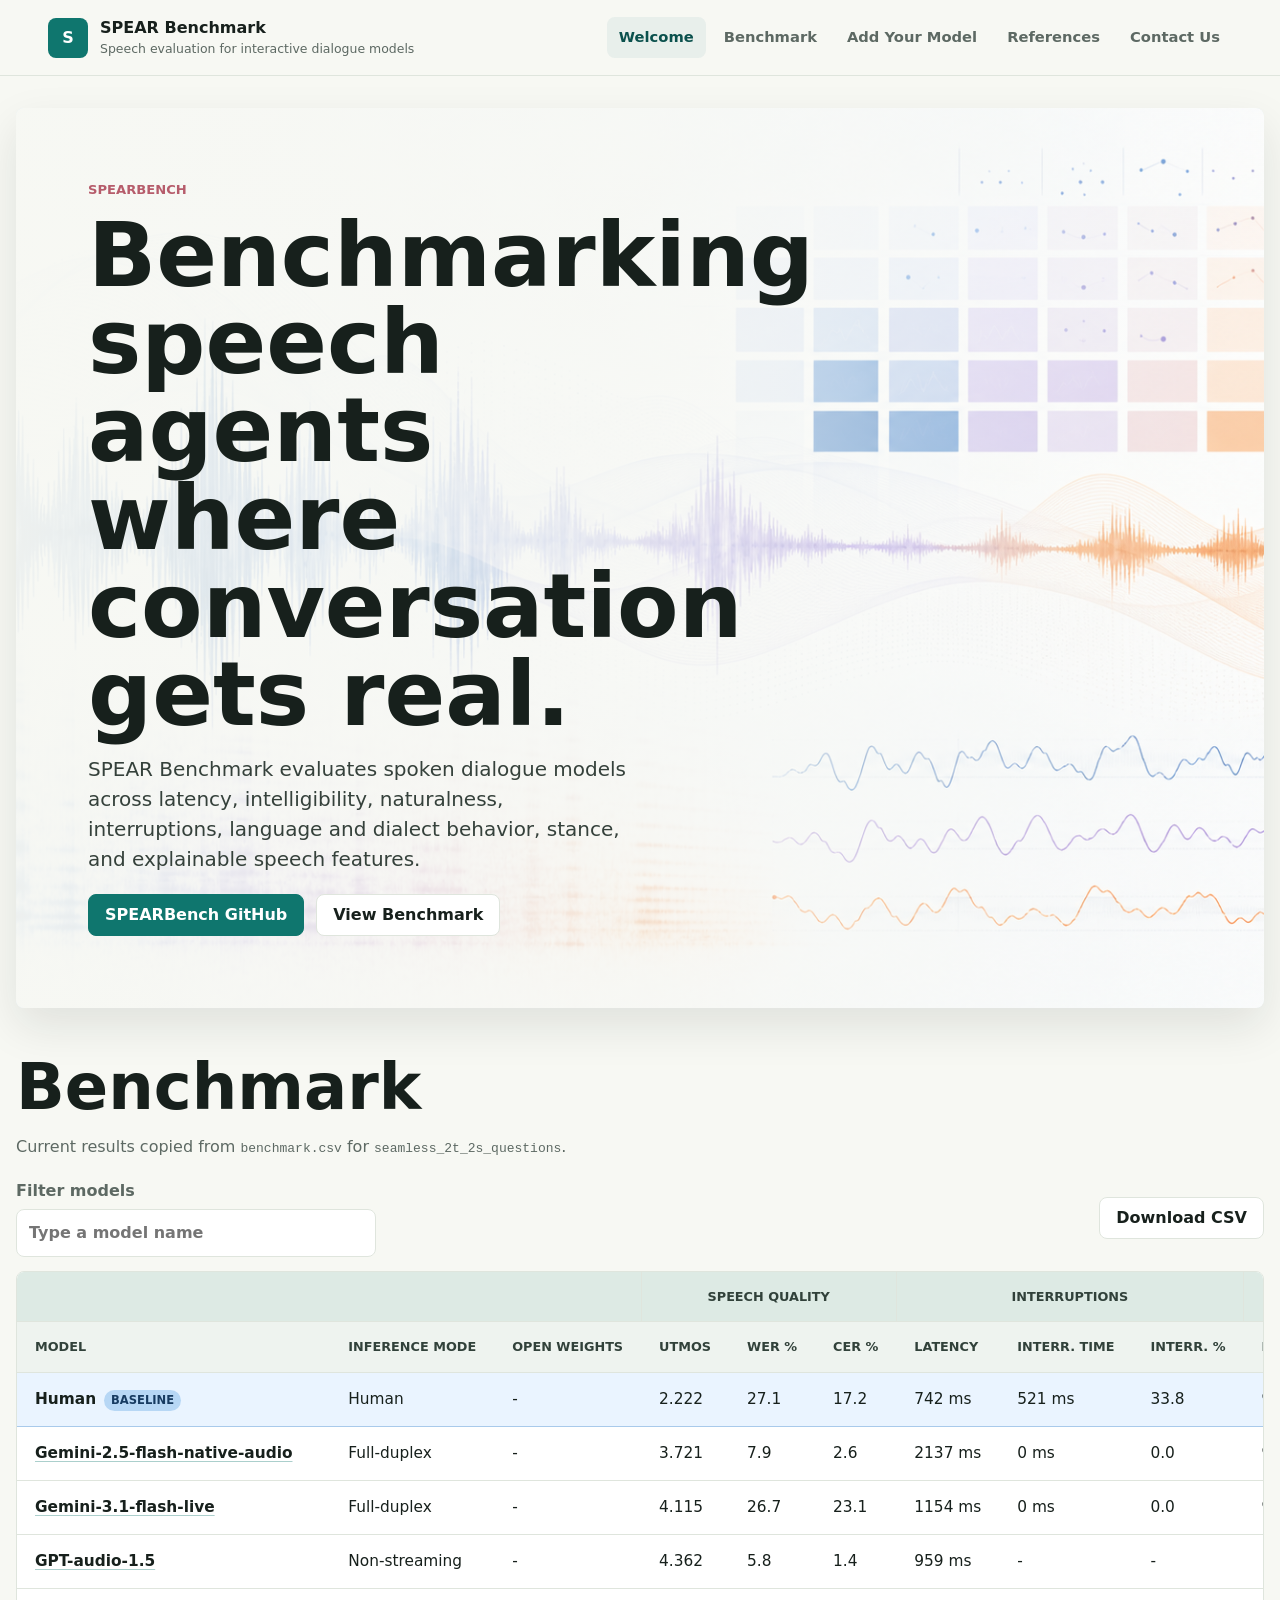
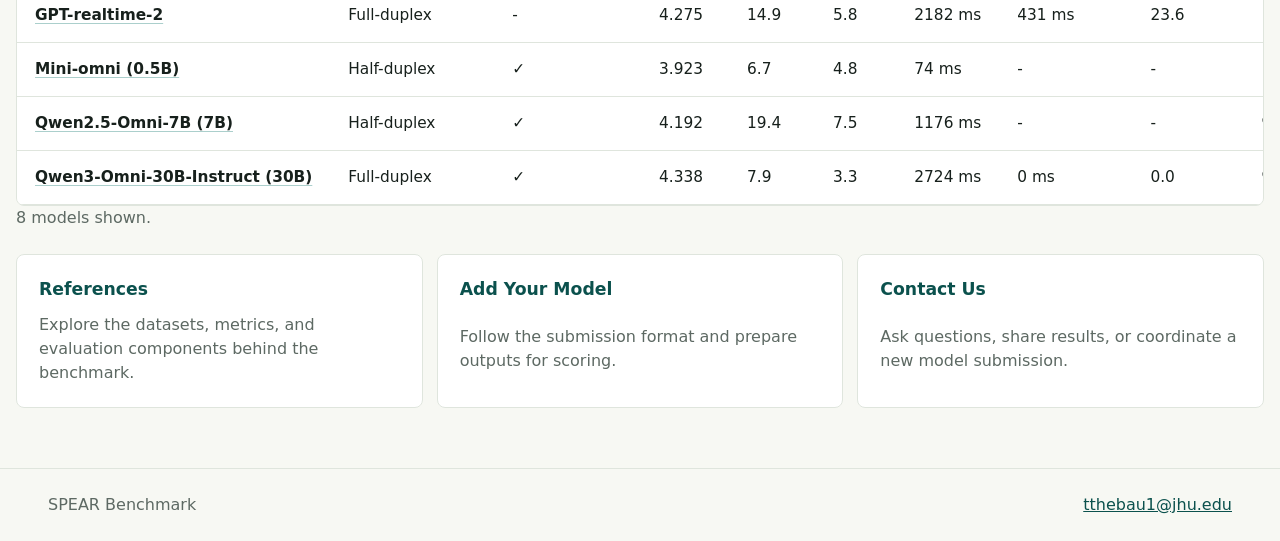
==== commit 29c4f903: "added gemini models" ====
--- a/index.html
+++ b/index.html
@@ -58,12 +58,50 @@
         <div class="table-wrap" role="region" aria-label="SPEAR Benchmark table" tabindex="0">
           <table id="benchmark-table">
             <thead>
-              <tr><th rowspan="2">Model</th><th class="group-heading" colspan="3">Speech Quality</th><th class="group-heading" colspan="3">Interruptions</th><th class="group-heading" colspan="5">Language and Dialect</th><th class="group-heading" colspan="4">Emotions</th><th class="group-heading" colspan="3">Stances</th><th class="group-heading" colspan="3">Explainable Features</th><th rowspan="2">Report</th></tr>
-              <tr><th>UTMOS</th><th>WER %</th><th>CER %</th><th>Latency</th><th>Interr. time</th><th>Interr. %</th><th>English answers</th><th>Same dialect</th><th>NA dialect</th><th>Dialectal entrain.</th><th>Dialectal variance</th><th>Emotional naturalness</th><th>Arousal corr.</th><th>Valence corr.</th><th>Dominance corr.</th><th>Same stance</th><th>More negative</th><th>More positive</th><th>Answer duration</th><th>Voiced ratio</th><th>Pitch variation</th></tr>
+              <tr>
+                <th class="group-heading" colspan="3"></th>
+                <th class="group-heading" colspan="3">Speech Quality</th>
+                <th class="group-heading" colspan="3">Interruptions</th>
+                <th class="group-heading" colspan="5">Language and Dialect</th>
+                <th class="group-heading" colspan="1">Turn-Taking</th>
+                <th class="group-heading" colspan="4">Emotions</th>
+                <th class="group-heading" colspan="3">Stances</th>
+                <th class="group-heading" colspan="3">Explainable Features</th>
+                <th rowspan="2">Report</th>
+              </tr>
+              <tr>
+                <th>Model</th>
+                <th>Inference mode</th>
+                <th>Open weights</th>
+                <th>UTMOS</th>
+                <th>WER %</th>
+                <th>CER %</th>
+                <th>Latency</th>
+                <th>Interr. time</th>
+                <th>Interr. %</th>
+                <th>English answers</th>
+                <th>Same dialect</th>
+                <th>NA dialect</th>
+                <th>Dialectal entrain.</th>
+                <th>Dialectal variance</th>
+                <th>Turn-taking naturalness</th>
+                <th>Emotional naturalness</th>
+                <th>Arousal corr.</th>
+                <th>Valence corr.</th>
+                <th>Dominance corr.</th>
+                <th>Same stance</th>
+                <th>More negative</th>
+                <th>More positive</th>
+                <th>Answer duration</th>
+                <th>Voiced ratio</th>
+                <th>Pitch variation</th>
+              </tr>
             </thead>
             <tbody>
               <tr class="baseline-row">
-                <td class="model-cell">Original</td>
+                <td class="model-cell">Human</td>
+                <td>Human</td>
+                <td>-</td>
                 <td class="numeric">2.222</td>
                 <td class="numeric">27.1</td>
                 <td class="numeric">17.2</td>
@@ -75,31 +113,91 @@
                 <td class="numeric">76.6</td>
                 <td class="numeric">0.528</td>
                 <td class="numeric">250.6</td>
+                <td class="numeric">-4.989</td>
                 <td class="numeric">11.096</td>
                 <td class="numeric">0.525</td>
                 <td class="numeric">0.356</td>
                 <td class="numeric">0.511</td>
                 <td class="numeric">97.1</td>
+                <td class="numeric">1.7</td>
                 <td class="numeric">1.5</td>
-                <td class="numeric">1.7</td>
-                <td class="numeric">21.9</td>
-                <td class="numeric">0.494</td>
-                <td class="numeric">0.275</td>
+                <td class="numeric">8.8</td>
+                <td class="numeric">0.500</td>
+                <td class="numeric">0.321</td>
+                <td><a class="report-link" href="reports/gemini-2.5-flash-native-audio-preview/detailed_report.html" target="_blank" rel="noreferrer">Detailed report</a></td>
+              </tr>
+              <tr>
+                <td class="model-cell"><a class="model-link" href="https://ai.google.dev/gemini-api/docs/models/gemini-2.5-flash-native-audio-preview-12-2025" target="_blank" rel="noreferrer">Gemini-2.5-flash-native-audio</a></td>
+                <td>Full-duplex</td>
+                <td>-</td>
+                <td class="numeric">3.721</td>
+                <td class="numeric">7.9</td>
+                <td class="numeric">2.6</td>
+                <td class="numeric">2137 ms</td>
+                <td class="numeric">0 ms</td>
+                <td class="numeric">0.0</td>
+                <td class="numeric">99.7</td>
+                <td class="numeric">73.5</td>
+                <td class="numeric">95.9</td>
+                <td class="numeric">0.506</td>
+                <td class="numeric">126.4</td>
+                <td class="numeric">-5.312</td>
+                <td class="numeric">10.615</td>
+                <td class="numeric">0.186</td>
+                <td class="numeric">0.267</td>
+                <td class="numeric">0.154</td>
+                <td class="numeric">97.1</td>
+                <td class="numeric">1.5</td>
+                <td class="numeric">1.6</td>
+                <td class="numeric">6.6</td>
+                <td class="numeric">0.514</td>
+                <td class="numeric">0.161</td>
+                <td><a class="report-link" href="reports/gemini-3.1-flash-live-preview/detailed_report.html" target="_blank" rel="noreferrer">Detailed report</a></td>
+              </tr>
+              <tr>
+                <td class="model-cell"><a class="model-link" href="https://ai.google.dev/gemini-api/docs/models/gemini-3.1-flash-live-preview" target="_blank" rel="noreferrer">Gemini-3.1-flash-live</a></td>
+                <td>Full-duplex</td>
+                <td>-</td>
+                <td class="numeric">4.115</td>
+                <td class="numeric">26.7</td>
+                <td class="numeric">23.1</td>
+                <td class="numeric">1154 ms</td>
+                <td class="numeric">0 ms</td>
+                <td class="numeric">0.0</td>
+                <td class="numeric">99.7</td>
+                <td class="numeric">74.6</td>
+                <td class="numeric">97.1</td>
+                <td class="numeric">0.544</td>
+                <td class="numeric">178.0</td>
+                <td class="numeric">-5.348</td>
+                <td class="numeric">10.163</td>
+                <td class="numeric">0.249</td>
+                <td class="numeric">0.295</td>
+                <td class="numeric">0.199</td>
+                <td class="numeric">97.6</td>
+                <td class="numeric">1.9</td>
+                <td class="numeric">0.4</td>
+                <td class="numeric">10.6</td>
+                <td class="numeric">0.568</td>
+                <td class="numeric">0.299</td>
                 <td><span class="no-report">No report</span></td>
               </tr>
               <tr>
-                <td class="model-cell"><a class="model-link" href="https://developers.openai.com/api/docs/models/gpt-audio-1.5" target="_blank" rel="noreferrer">GPT-Audio-1.5</a></td>
+                <td class="model-cell"><a class="model-link" href="https://developers.openai.com/api/docs/models/gpt-audio-1.5" target="_blank" rel="noreferrer">GPT-audio-1.5</a></td>
+                <td>Non-streaming</td>
+                <td>-</td>
                 <td class="numeric">4.362</td>
                 <td class="numeric">5.8</td>
                 <td class="numeric">1.4</td>
-                <td class="numeric">131 ms</td>
-                <td class="numeric">0 ms</td>
-                <td class="numeric">0.0</td>
+                <td class="numeric">959 ms</td>
+                <td>-</td>
+                <td>-</td>
                 <td class="numeric">100.0</td>
                 <td class="numeric">74.6</td>
                 <td class="numeric">97.4</td>
                 <td class="numeric">0.457</td>
                 <td class="numeric">104.2</td>
+                <td class="numeric">-4.741</td>
                 <td class="numeric">10.908</td>
                 <td class="numeric">0.113</td>
                 <td class="numeric">0.288</td>
@@ -107,17 +205,19 @@
                 <td class="numeric">98.0</td>
                 <td class="numeric">0.8</td>
                 <td class="numeric">1.2</td>
-                <td class="numeric">9.7</td>
+                <td class="numeric">9.8</td>
                 <td class="numeric">0.548</td>
                 <td class="numeric">0.118</td>
                 <td><a class="report-link" href="reports/gpt-audio-1.5/detailed_report.html" target="_blank" rel="noreferrer">Detailed report</a></td>
               </tr>
               <tr>
-                <td class="model-cell"><a class="model-link" href="https://developers.openai.com/api/docs/models/gpt-realtime-2" target="_blank" rel="noreferrer">GPT-Realtime-2</a></td>
+                <td class="model-cell"><a class="model-link" href="https://developers.openai.com/api/docs/models/gpt-realtime-2" target="_blank" rel="noreferrer">GPT-realtime-2</a></td>
+                <td>Full-duplex</td>
+                <td>-</td>
                 <td class="numeric">4.275</td>
                 <td class="numeric">14.9</td>
                 <td class="numeric">5.8</td>
-                <td class="numeric">104 ms</td>
+                <td class="numeric">2182 ms</td>
                 <td class="numeric">431 ms</td>
                 <td class="numeric">23.6</td>
                 <td class="numeric">100.0</td>
@@ -125,31 +225,35 @@
                 <td class="numeric">98.0</td>
                 <td class="numeric">0.407</td>
                 <td class="numeric">90.0</td>
+                <td class="numeric">-5.329</td>
                 <td class="numeric">10.893</td>
                 <td class="numeric">0.060</td>
                 <td class="numeric">0.208</td>
                 <td class="numeric">0.081</td>
                 <td class="numeric">97.5</td>
-                <td class="numeric">1.5</td>
-                <td class="numeric">0.9</td>
+                <td class="numeric">1.8</td>
+                <td class="numeric">0.6</td>
                 <td class="numeric">19.3</td>
                 <td class="numeric">0.508</td>
                 <td class="numeric">0.164</td>
                 <td><a class="report-link" href="reports/gpt-realtime-2/detailed_report.html" target="_blank" rel="noreferrer">Detailed report</a></td>
               </tr>
               <tr>
-                <td class="model-cell"><a class="model-link" href="https://huggingface.co/gpt-omni/mini-omni" target="_blank" rel="noreferrer">Mini-Omni</a></td>
+                <td class="model-cell"><a class="model-link" href="https://huggingface.co/gpt-omni/mini-omni" target="_blank" rel="noreferrer">Mini-omni (0.5B)</a></td>
+                <td>Half-duplex</td>
+                <td>✓</td>
                 <td class="numeric">3.923</td>
                 <td class="numeric">6.7</td>
                 <td class="numeric">4.8</td>
-                <td class="numeric">115 ms</td>
-                <td class="numeric">1243 ms</td>
-                <td class="numeric">58.1</td>
+                <td class="numeric">74 ms</td>
+                <td>-</td>
+                <td>-</td>
                 <td class="numeric">100.0</td>
                 <td class="numeric">65.8</td>
                 <td class="numeric">84.7</td>
                 <td class="numeric">0.407</td>
                 <td class="numeric">138.5</td>
+                <td class="numeric">-3.104</td>
                 <td class="numeric">9.215</td>
                 <td class="numeric">-0.016</td>
                 <td class="numeric">0.197</td>
@@ -163,36 +267,41 @@
                 <td><a class="report-link" href="reports/mini-omni/detailed_report.html" target="_blank" rel="noreferrer">Detailed report</a></td>
               </tr>
               <tr>
-                <td class="model-cell"><a class="model-link" href="https://huggingface.co/Qwen/Qwen2.5-Omni-7B" target="_blank" rel="noreferrer">Qwen2.5-Omni-7B</a></td>
+                <td class="model-cell"><a class="model-link" href="https://huggingface.co/Qwen/Qwen2.5-Omni-7B" target="_blank" rel="noreferrer">Qwen2.5-Omni-7B (7B)</a></td>
+                <td>Half-duplex</td>
+                <td>✓</td>
                 <td class="numeric">4.192</td>
                 <td class="numeric">19.4</td>
                 <td class="numeric">7.5</td>
-                <td class="numeric">277 ms</td>
-                <td class="numeric">0 ms</td>
-                <td class="numeric">0.0</td>
+                <td class="numeric">1176 ms</td>
+                <td>-</td>
+                <td>-</td>
                 <td class="numeric">98.9</td>
                 <td class="numeric">52.1</td>
                 <td class="numeric">65.6</td>
                 <td class="numeric">0.285</td>
                 <td class="numeric">84.5</td>
+                <td class="numeric">-5.228</td>
                 <td class="numeric">10.195</td>
                 <td class="numeric">-0.023</td>
                 <td class="numeric">-0.026</td>
                 <td class="numeric">-0.027</td>
                 <td class="numeric">97.3</td>
-                <td class="numeric">1.6</td>
-                <td class="numeric">1.3</td>
-                <td class="numeric">7.2</td>
+                <td class="numeric">1.9</td>
+                <td class="numeric">0.9</td>
+                <td class="numeric">7.3</td>
                 <td class="numeric">0.384</td>
-                <td class="numeric">0.175</td>
+                <td class="numeric">0.176</td>
                 <td><a class="report-link" href="reports/Qwen2.5-Omni-7B/detailed_report.html" target="_blank" rel="noreferrer">Detailed report</a></td>
               </tr>
               <tr>
-                <td class="model-cell"><a class="model-link" href="https://huggingface.co/Qwen/Qwen3-Omni-30B-A3B-Instruct" target="_blank" rel="noreferrer">Qwen3-Omni-30B-A3B-Instruct</a></td>
+                <td class="model-cell"><a class="model-link" href="https://huggingface.co/Qwen/Qwen3-Omni-30B-A3B-Instruct" target="_blank" rel="noreferrer">Qwen3-Omni-30B-Instruct (30B)</a></td>
+                <td>Full-duplex</td>
+                <td>✓</td>
                 <td class="numeric">4.338</td>
                 <td class="numeric">7.9</td>
                 <td class="numeric">3.3</td>
-                <td class="numeric">27 ms</td>
+                <td class="numeric">2724 ms</td>
                 <td class="numeric">0 ms</td>
                 <td class="numeric">0.0</td>
                 <td class="numeric">98.1</td>
@@ -200,13 +309,14 @@
                 <td class="numeric">89.6</td>
                 <td class="numeric">0.477</td>
                 <td class="numeric">204.5</td>
+                <td class="numeric">-5.339</td>
                 <td class="numeric">10.906</td>
                 <td class="numeric">0.075</td>
                 <td class="numeric">0.288</td>
                 <td class="numeric">0.063</td>
                 <td class="numeric">97.2</td>
-                <td class="numeric">1.1</td>
-                <td class="numeric">2.0</td>
+                <td class="numeric">1.9</td>
+                <td class="numeric">1.2</td>
                 <td class="numeric">8.6</td>
                 <td class="numeric">0.671</td>
                 <td class="numeric">0.219</td>
